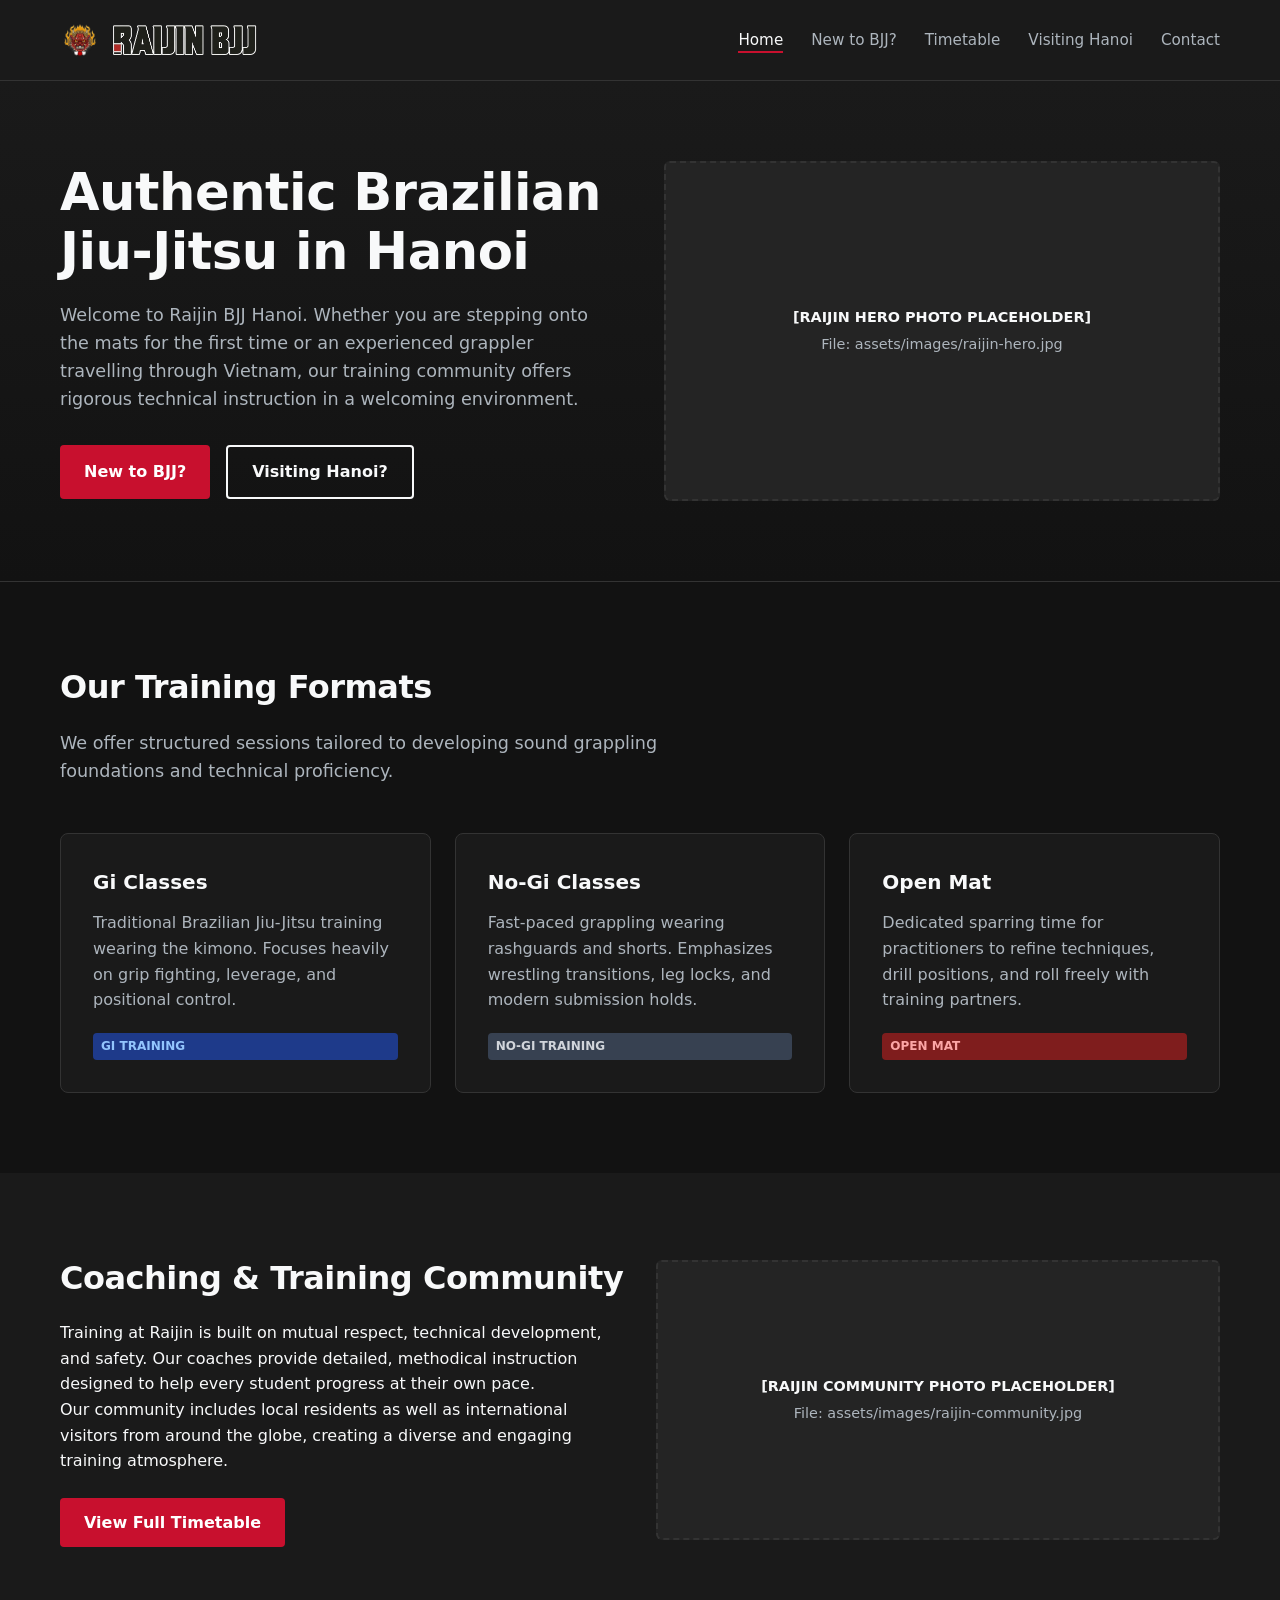
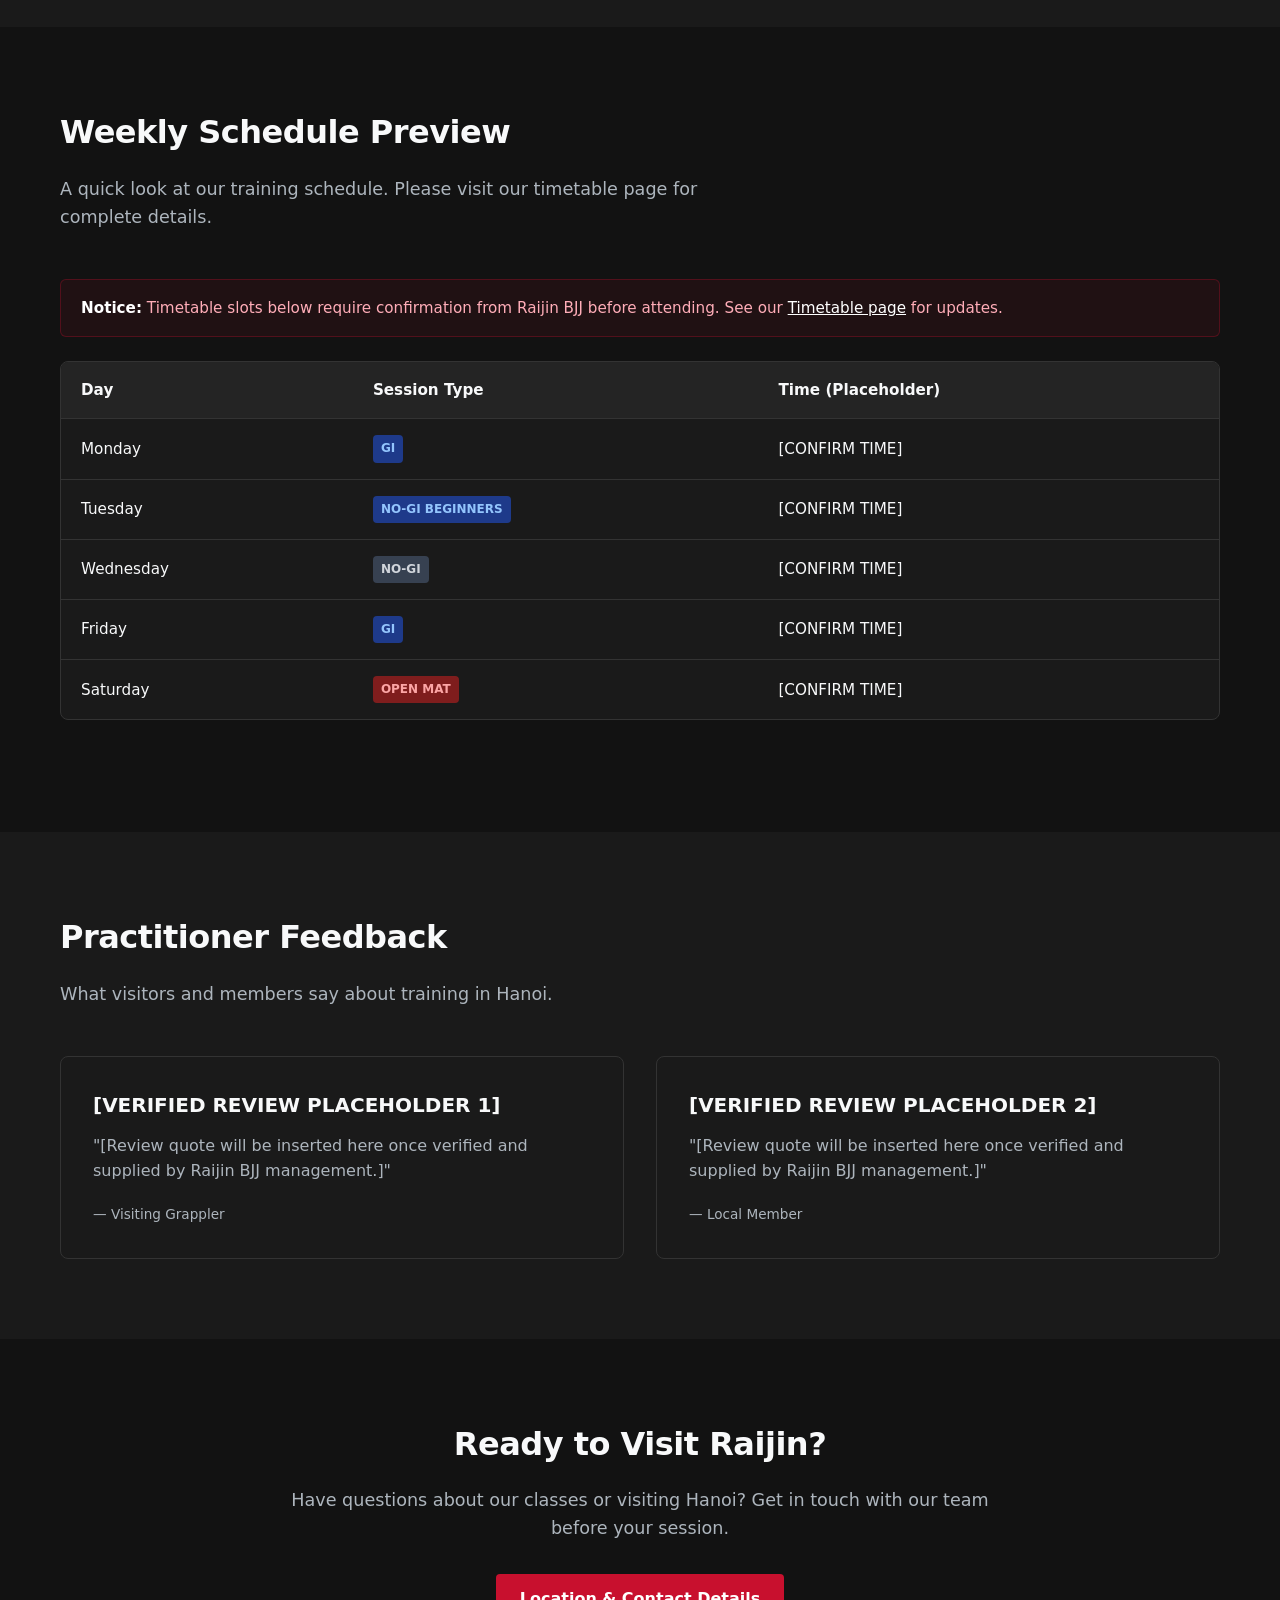
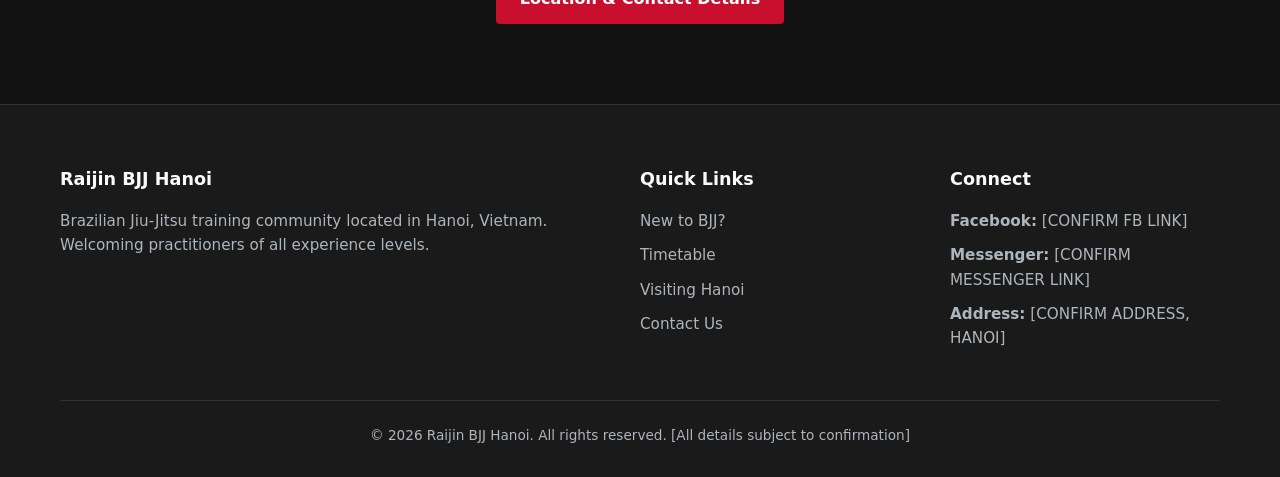
==== index.html @ e562f3d0 "Working Raijin website prototype" ====
<!DOCTYPE html>
<html lang="en">

<head>
    <meta charset="UTF-8">
    <meta name="viewport" content="width=device-width, initial-scale=1.0">
    <title>Raijin BJJ Hanoi | Brazilian Jiu-Jitsu in Hanoi, Vietnam</title>
    <meta name="description"
        content="Welcome to Raijin BJJ Hanoi. Authentic Brazilian Jiu-Jitsu training for beginners, experienced practitioners, and international visitors in Hanoi, Vietnam.">
    <link rel="stylesheet" href="css/styles.css">
    <link rel="canonical" href="https://example.com/index.html">
</head>

<body>
    <a href="#main-content" class="skip-link">Skip to main content</a>

    <!-- Shared Header Container -->
    <div id="site-header"></div>

    <!-- Main Content -->
    <main id="main-content">

        <!-- Hero Section -->
        <section class="hero">
            <div class="container hero-grid">
                <div class="hero-content">
                    <h1>Authentic Brazilian Jiu-Jitsu in Hanoi</h1>
                    <p>Welcome to Raijin BJJ Hanoi. Whether you are stepping onto the mats for the first time or an
                        experienced grappler travelling through Vietnam, our training community offers rigorous
                        technical instruction in a welcoming environment.</p>
                    <div class="hero-actions">
                        <a href="beginners.html" class="btn btn-primary">New to BJJ?</a>
                        <a href="visiting-hanoi.html" class="btn btn-outline">Visiting Hanoi?</a>
                    </div>
                </div>
                <div>
                    <div class="img-placeholder" style="min-height: 340px;">
                        <span>[RAIJIN HERO PHOTO PLACEHOLDER]</span>
                        <p>File: assets/images/raijin-hero.jpg</p>
                    </div>
                </div>
            </div>
        </section>

        <!-- Training Formats Section -->
        <section class="section">
            <div class="container">
                <h2 class="section-title">Our Training Formats</h2>
                <p class="section-subtitle">We offer structured sessions tailored to developing sound grappling
                    foundations and technical proficiency.</p>

                <div class="grid-3">
                    <div class="card">
                        <h3>Gi Classes</h3>
                        <p>Traditional Brazilian Jiu-Jitsu training wearing the kimono. Focuses heavily on grip
                            fighting, leverage, and positional control.</p>
                        <span class="badge badge-gi">Gi Training</span>
                    </div>
                    <div class="card">
                        <h3>No-Gi Classes</h3>
                        <p>Fast-paced grappling wearing rashguards and shorts. Emphasizes wrestling transitions, leg
                            locks, and modern submission holds.</p>
                        <span class="badge badge-nogi">No-Gi Training</span>
                    </div>
                    <div class="card">
                        <h3>Open Mat</h3>
                        <p>Dedicated sparring time for practitioners to refine techniques, drill positions, and roll
                            freely with training partners.</p>
                        <span class="badge badge-open">Open Mat</span>
                    </div>
                </div>
            </div>
        </section>

        <!-- Community & Coaching Section -->
        <section class="section" style="background-color: var(--bg-secondary);">
            <div class="container">
                <div class="grid-2" style="align-items: center;">
                    <div>
                        <h2 class="section-title">Coaching & Training Community</h2>
                        <p>Training at Raijin is built on mutual respect, technical development, and safety. Our coaches
                            provide detailed, methodical instruction designed to help every student progress at their
                            own pace.</p>
                        <p>Our community includes local residents as well as international visitors from around the
                            globe, creating a diverse and engaging training atmosphere.</p>
                        <div style="margin-top: 24px;">
                            <a href="timetable.html" class="btn btn-primary">View Full Timetable</a>
                        </div>
                    </div>
                    <div>
                        <div class="img-placeholder">
                            <span>[RAIJIN COMMUNITY PHOTO PLACEHOLDER]</span>
                            <p>File: assets/images/raijin-community.jpg</p>
                        </div>
                    </div>
                </div>
            </div>
        </section>

        <!-- Timetable Preview Section -->
        <section class="section">
            <div class="container">
                <h2 class="section-title">Weekly Schedule Preview</h2>
                <p class="section-subtitle">A quick look at our training schedule. Please visit our timetable page for
                    complete details.</p>

                <div class="notice-box">
                    <strong>Notice:</strong> Timetable slots below require confirmation from Raijin BJJ before
                    attending. See our <a href="timetable.html"
                        style="color: #fff; text-decoration: underline;">Timetable page</a> for updates.
                </div>

                <div class="timetable-wrapper">
                    <table class="timetable">
                        <thead>
                            <tr>
                                <th>Day</th>
                                <th>Session Type</th>
                                <th>Time (Placeholder)</th>
                            </tr>
                        </thead>
                        <tbody>
                            <tr>
                                <td>Monday</td>
                                <td><span class="badge badge-gi">Gi</span></td>
                                <td>[CONFIRM TIME]</td>
                            </tr>
                            <tr>
                                <td>Tuesday</td>
                                <td><span class="badge badge-gi">No-gi Beginners</span></td>
                                <td>[CONFIRM TIME]</td>
                            </tr>
                            <tr>
                                <td>Wednesday</td>
                                <td><span class="badge badge-nogi">No-Gi</span></td>
                                <td>[CONFIRM TIME]</td>
                            </tr>
                            <tr>
                                <td>Friday</td>
                                <td><span class="badge badge-gi">Gi</span></td>
                                <td>[CONFIRM TIME]</td>
                            </tr>
                            <tr>
                                <td>Saturday</td>
                                <td><span class="badge badge-open">Open Mat</span></td>
                                <td>[CONFIRM TIME]</td>
                            </tr>
                        </tbody>
                    </table>
                </div>
            </div>
        </section>

        <!-- Reviews / Social Proof Placeholder -->
        <section class="section" style="background-color: var(--bg-secondary);">
            <div class="container">
                <h2 class="section-title">Practitioner Feedback</h2>
                <p class="section-subtitle">What visitors and members say about training in Hanoi.</p>
                <div class="grid-2">
                    <div class="card">
                        <h3>[VERIFIED REVIEW PLACEHOLDER 1]</h3>
                        <p>"[Review quote will be inserted here once verified and supplied by Raijin BJJ management.]"
                        </p>
                        <span style="font-size: 0.85rem; color: var(--text-muted);">— Visiting Grappler</span>
                    </div>
                    <div class="card">
                        <h3>[VERIFIED REVIEW PLACEHOLDER 2]</h3>
                        <p>"[Review quote will be inserted here once verified and supplied by Raijin BJJ management.]"
                        </p>
                        <span style="font-size: 0.85rem; color: var(--text-muted);">— Local Member</span>
                    </div>
                </div>
            </div>
        </section>

        <!-- Location & Contact Call to Action -->
        <section class="section">
            <div class="container" style="text-align: center; max-width: 800px;">
                <h2 class="section-title">Ready to Visit Raijin?</h2>
                <p class="section-subtitle" style="margin: 0 auto 32px;">Have questions about our classes or visiting
                    Hanoi? Get in touch with our team before your session.</p>
                <a href="contact.html" class="btn btn-primary">Location & Contact Details</a>
            </div>
        </section>

    </main>

    <!-- Footer -->
    <footer>
        <div class="container">
            <div class="footer-grid">
                <div class="footer-col">
                    <h4>Raijin BJJ Hanoi</h4>
                    <p>Brazilian Jiu-Jitsu training community located in Hanoi, Vietnam. Welcoming practitioners of all
                        experience levels.</p>
                </div>
                <div class="footer-col">
                    <h4>Quick Links</h4>
                    <ul>
                        <li><a href="beginners.html">New to BJJ?</a></li>
                        <li><a href="timetable.html">Timetable</a></li>
                        <li><a href="visiting-hanoi.html">Visiting Hanoi</a></li>
                        <li><a href="contact.html">Contact Us</a></li>
                    </ul>
                </div>
                <div class="footer-col">
                    <h4>Connect</h4>
                    <p><strong>Facebook:</strong> [CONFIRM FB LINK]</p>
                    <p><strong>Messenger:</strong> [CONFIRM MESSENGER LINK]</p>
                    <p><strong>Address:</strong> [CONFIRM ADDRESS, HANOI]</p>
                </div>
            </div>
            <div class="footer-bottom">
                <p>&copy; 2026 Raijin BJJ Hanoi. All rights reserved. [All details subject to confirmation]</p>
            </div>
        </div>
    </footer>

    <script src="js/header.js"></script>
    <script src="js/main.js"></script>
</body>

</html>
---- css/styles.css ----
/* ==========================================================================
   Raijin BJJ Hanoi - Global Stylesheet
   ========================================================================== */

:root {
    --bg-primary: #121212;
    --bg-secondary: #1a1a1a;
    --bg-card: #242424;
    --text-primary: #f8f9fa;
    --text-muted: #adb5bd;
    --accent: #c8102e;
    --accent-hover: #a00d24;
    --border-color: #333333;
    --font-sans: system-ui, -apple-system, BlinkMacSystemFont, "Segoe UI", Roboto, Oxygen, Ubuntu, Cantarell, sans-serif;
    --transition: 0.2s ease-in-out;
    --container-width: 1200px;
}

/* Base Reset */
*,
*::before,
*::after {
    box-sizing: border-box;
    margin: 0;
    padding: 0;
}

html {
    scroll-behavior: smooth;
}

body {
    font-family: var(--font-sans);
    background-color: var(--bg-primary);
    color: var(--text-primary);
    line-height: 1.6;
    display: flex;
    flex-direction: column;
    min-height: 100vh;
}

img {
    max-width: 100%;
    height: auto;
    display: block;
}

a {
    color: inherit;
    text-decoration: none;
}

ul {
    list-style: none;
}

/* Accessibility */
:focus-visible {
    outline: 2px solid var(--accent);
    outline-offset: 3px;
}

.skip-link {
    position: absolute;
    top: -40px;
    left: 0;
    background: var(--accent);
    color: var(--text-primary);
    padding: 8px 16px;
    z-index: 100;
    transition: top var(--transition);
}

.skip-link:focus {
    top: 0;
}

@media (prefers-reduced-motion: reduce) {
    html {
        scroll-behavior: auto;
    }

    *,
    *::before,
    *::after {
        transition-duration: 0.01ms !important;
        animation-duration: 0.01ms !important;
    }
}

/* Container */
.container {
    width: 100%;
    max-width: var(--container-width);
    margin: 0 auto;
    padding: 0 20px;
}

/* Buttons */
.btn {
    display: inline-flex;
    align-items: center;
    justify-content: center;
    padding: 12px 24px;
    font-weight: 600;
    font-size: 1rem;
    border-radius: 4px;
    cursor: pointer;
    transition: background-color var(--transition), transform var(--transition);
    text-align: center;
}

.btn-primary {
    background-color: var(--accent);
    color: #ffffff;
}

.btn-primary:hover {
    background-color: var(--accent-hover);
}

.btn-outline {
    background-color: transparent;
    border: 2px solid var(--text-primary);
    color: var(--text-primary);
}

.btn-outline:hover {
    background-color: var(--text-primary);
    color: var(--bg-primary);
}

/* Header & Navigation */
header {
    background-color: var(--bg-secondary);
    border-bottom: 1px solid var(--border-color);
    position: sticky;
    top: 0;
    z-index: 1000;
}

.header-inner {
    display: flex;
    align-items: center;
    justify-content: space-between;
    height: 80px;
}

.logo {
    display: flex;
    align-items: center;
    gap: 12px;
    font-weight: 700;
    font-size: 1.25rem;
    letter-spacing: 0.5px;
}

.logo-img {
    height: 40px;
    width: auto;
    object-fit: contain;
    border-radius: 4px;
}

.logo-placeholder {
    width: 40px;
    height: 40px;
    background-color: var(--accent);
    color: #fff;
    display: flex;
    align-items: center;
    justify-content: center;
    font-weight: bold;
    border-radius: 4px;
    font-size: 0.9rem;
}

.nav-menu {
    display: flex;
    gap: 28px;
    align-items: center;
}

.nav-link {
    font-size: 0.95rem;
    font-weight: 500;
    color: var(--text-muted);
    transition: color var(--transition);
}

.nav-link:hover,
.nav-link.active {
    color: var(--text-primary);
}

.nav-link.active {
    position: relative;
}

.nav-link.active::after {
    content: '';
    position: absolute;
    bottom: -4px;
    left: 0;
    width: 100%;
    height: 2px;
    background-color: var(--accent);
}

.mobile-menu-toggle {
    display: none;
    background: none;
    border: none;
    cursor: pointer;
    color: var(--text-primary);
    padding: 8px;
}

.mobile-menu-toggle span {
    display: block;
    width: 24px;
    height: 2px;
    background-color: currentColor;
    margin: 5px 0;
    transition: var(--transition);
}

/* Image Placeholder Component */
.img-placeholder {
    background-color: var(--bg-card);
    border: 2px dashed var(--border-color);
    color: var(--text-muted);
    display: flex;
    flex-direction: column;
    align-items: center;
    justify-content: center;
    text-align: center;
    padding: 24px;
    min-height: 280px;
    border-radius: 6px;
    font-size: 0.9rem;
}

.img-placeholder span {
    font-weight: 600;
    color: var(--text-primary);
    margin-bottom: 4px;
}

/* Hero Section */
.hero {
    padding: 80px 0;
    background: linear-gradient(180deg, var(--bg-secondary) 0%, var(--bg-primary) 100%);
    border-bottom: 1px solid var(--border-color);
}

.hero-grid {
    display: grid;
    grid-template-columns: 1fr 1fr;
    gap: 48px;
    align-items: center;
}

.hero-content h1 {
    font-size: clamp(2.25rem, 4vw, 3.5rem);
    line-height: 1.15;
    font-weight: 800;
    margin-bottom: 20px;
    letter-spacing: -0.5px;
}

.hero-content p {
    font-size: 1.1rem;
    color: var(--text-muted);
    margin-bottom: 32px;
}

.hero-actions {
    display: flex;
    gap: 16px;
    flex-wrap: wrap;
}

/* Main Content Wrapper */
main {
    flex: 1;
}

.section {
    padding: 80px 0;
}

.section-title {
    font-size: 2rem;
    font-weight: 700;
    margin-bottom: 16px;
    letter-spacing: -0.5px;
}

.section-subtitle {
    color: var(--text-muted);
    font-size: 1.1rem;
    max-width: 700px;
    margin-bottom: 48px;
}

/* Grid & Cards */
.grid-2 {
    display: grid;
    grid-template-columns: repeat(2, 1fr);
    gap: 32px;
}

.grid-3 {
    display: grid;
    grid-template-columns: repeat(3, 1fr);
    gap: 24px;
}

.card {
    background-color: var(--bg-secondary);
    border: 1px solid var(--border-color);
    border-radius: 8px;
    padding: 32px;
    display: flex;
    flex-direction: column;
}

.card h3 {
    font-size: 1.25rem;
    margin-bottom: 12px;
}

.card p {
    color: var(--text-muted);
    margin-bottom: 20px;
    flex: 1;
}

/* Notice / Placeholder Box */
.notice-box {
    background-color: rgba(200, 16, 46, 0.08);
    border: 1px solid rgba(200, 16, 46, 0.3);
    padding: 16px 20px;
    border-radius: 6px;
    margin-bottom: 24px;
    font-size: 0.95rem;
    color: #ffadb8;
}

.notice-box strong {
    color: #fff;
}

/* Timetable Table Styles */
.timetable-wrapper {
    overflow-x: auto;
    margin-bottom: 32px;
    border: 1px solid var(--border-color);
    border-radius: 8px;
    background-color: var(--bg-secondary);
}

.timetable {
    width: 100%;
    border-collapse: collapse;
    text-align: left;
    min-width: 650px;
}

.timetable th,
.timetable td {
    padding: 16px 20px;
    border-bottom: 1px solid var(--border-color);
    font-size: 0.95rem;
}

.timetable th {
    background-color: var(--bg-card);
    font-weight: 600;
    color: var(--text-primary);
}

.timetable tr:last-child td {
    border-bottom: none;
}

.badge {
    display: inline-block;
    padding: 4px 8px;
    font-size: 0.75rem;
    font-weight: 600;
    border-radius: 4px;
    text-transform: uppercase;
}

.badge-gi {
    background-color: #1e3a8a;
    color: #93c5fd;
}

.badge-nogi {
    background-color: #374151;
    color: #d1d5db;
}

.badge-open {
    background-color: #7f1d1d;
    color: #fca5a5;
}

.badge-beginner {
    background-color: #065f46;
    color: #6ee7b7;
}

/* Footer */
footer {
    background-color: var(--bg-secondary);
    border-top: 1px solid var(--border-color);
    padding: 60px 0 30px;
    margin-top: auto;
}

.footer-grid {
    display: grid;
    grid-template-columns: 2fr 1fr 1fr;
    gap: 40px;
    margin-bottom: 40px;
}

.footer-col h4 {
    font-size: 1.1rem;
    margin-bottom: 16px;
}

.footer-col p,
.footer-col ul li {
    color: var(--text-muted);
    font-size: 0.95rem;
    margin-bottom: 10px;
}

.footer-col ul li a:hover {
    color: var(--text-primary);
}

.footer-bottom {
    border-top: 1px solid var(--border-color);
    padding-top: 24px;
    text-align: center;
    color: var(--text-muted);
    font-size: 0.85rem;
}

.map-container {
    width: 100%;
    border-radius: 8px;
    overflow: hidden;
    border: 1px solid var(--border-color);
    background-color: var(--bg-secondary);
}

.map-container iframe {
    width: 100%;
    height: 400px;
    display: block;
    border: 0;
}

/* Responsive Media Queries */
@media (max-width: 900px) {

    .hero-grid,
    .grid-2,
    .grid-3 {
        grid-template-columns: 1fr;
        gap: 32px;
    }

    .footer-grid {
        grid-template-columns: 1fr;
        gap: 32px;
    }

    .nav-menu {
        display: none;
        position: absolute;
        top: 80px;
        left: 0;
        width: 100%;
        background-color: var(--bg-secondary);
        flex-direction: column;
        padding: 24px;
        border-bottom: 1px solid var(--border-color);
        box-shadow: 0 10px 20px rgba(0, 0, 0, 0.3);
    }

    .nav-menu.active {
        display: flex;
    }

    .mobile-menu-toggle {
        display: block;
        margin-left: auto;
    }
}
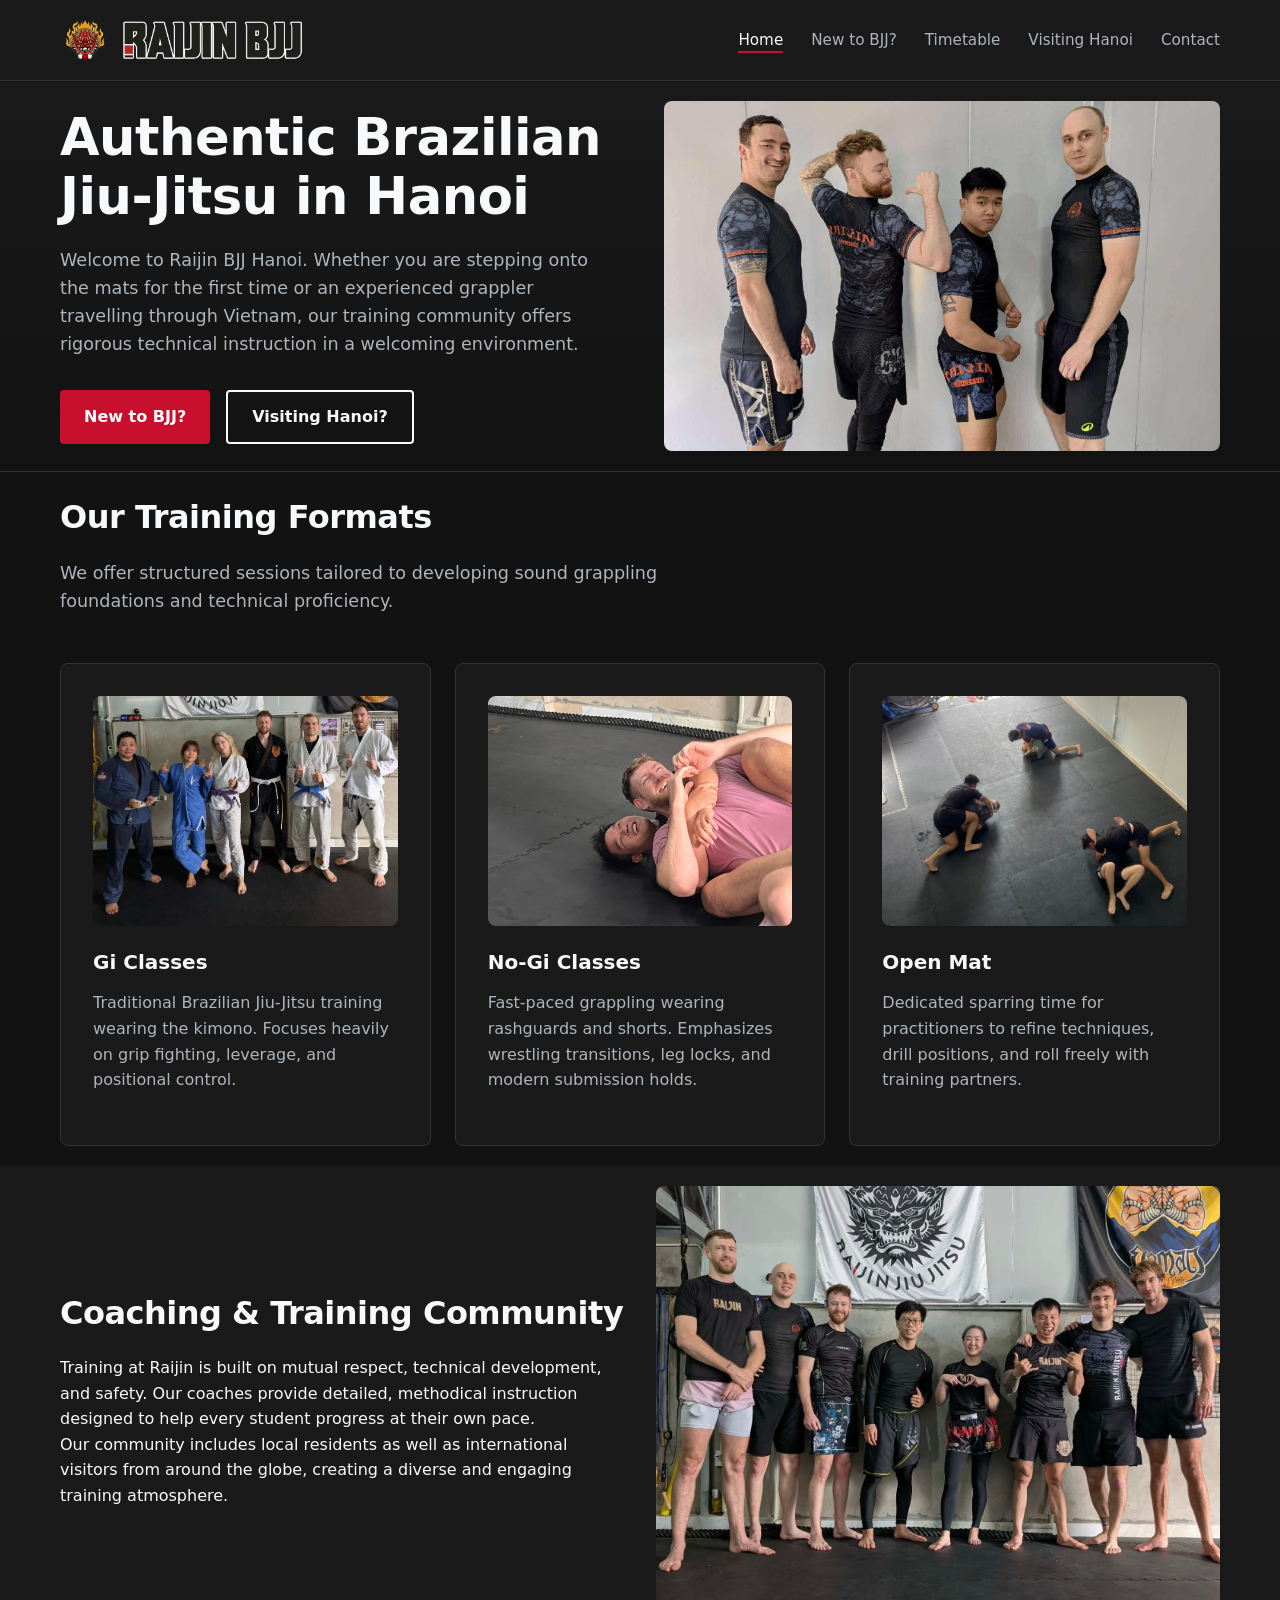
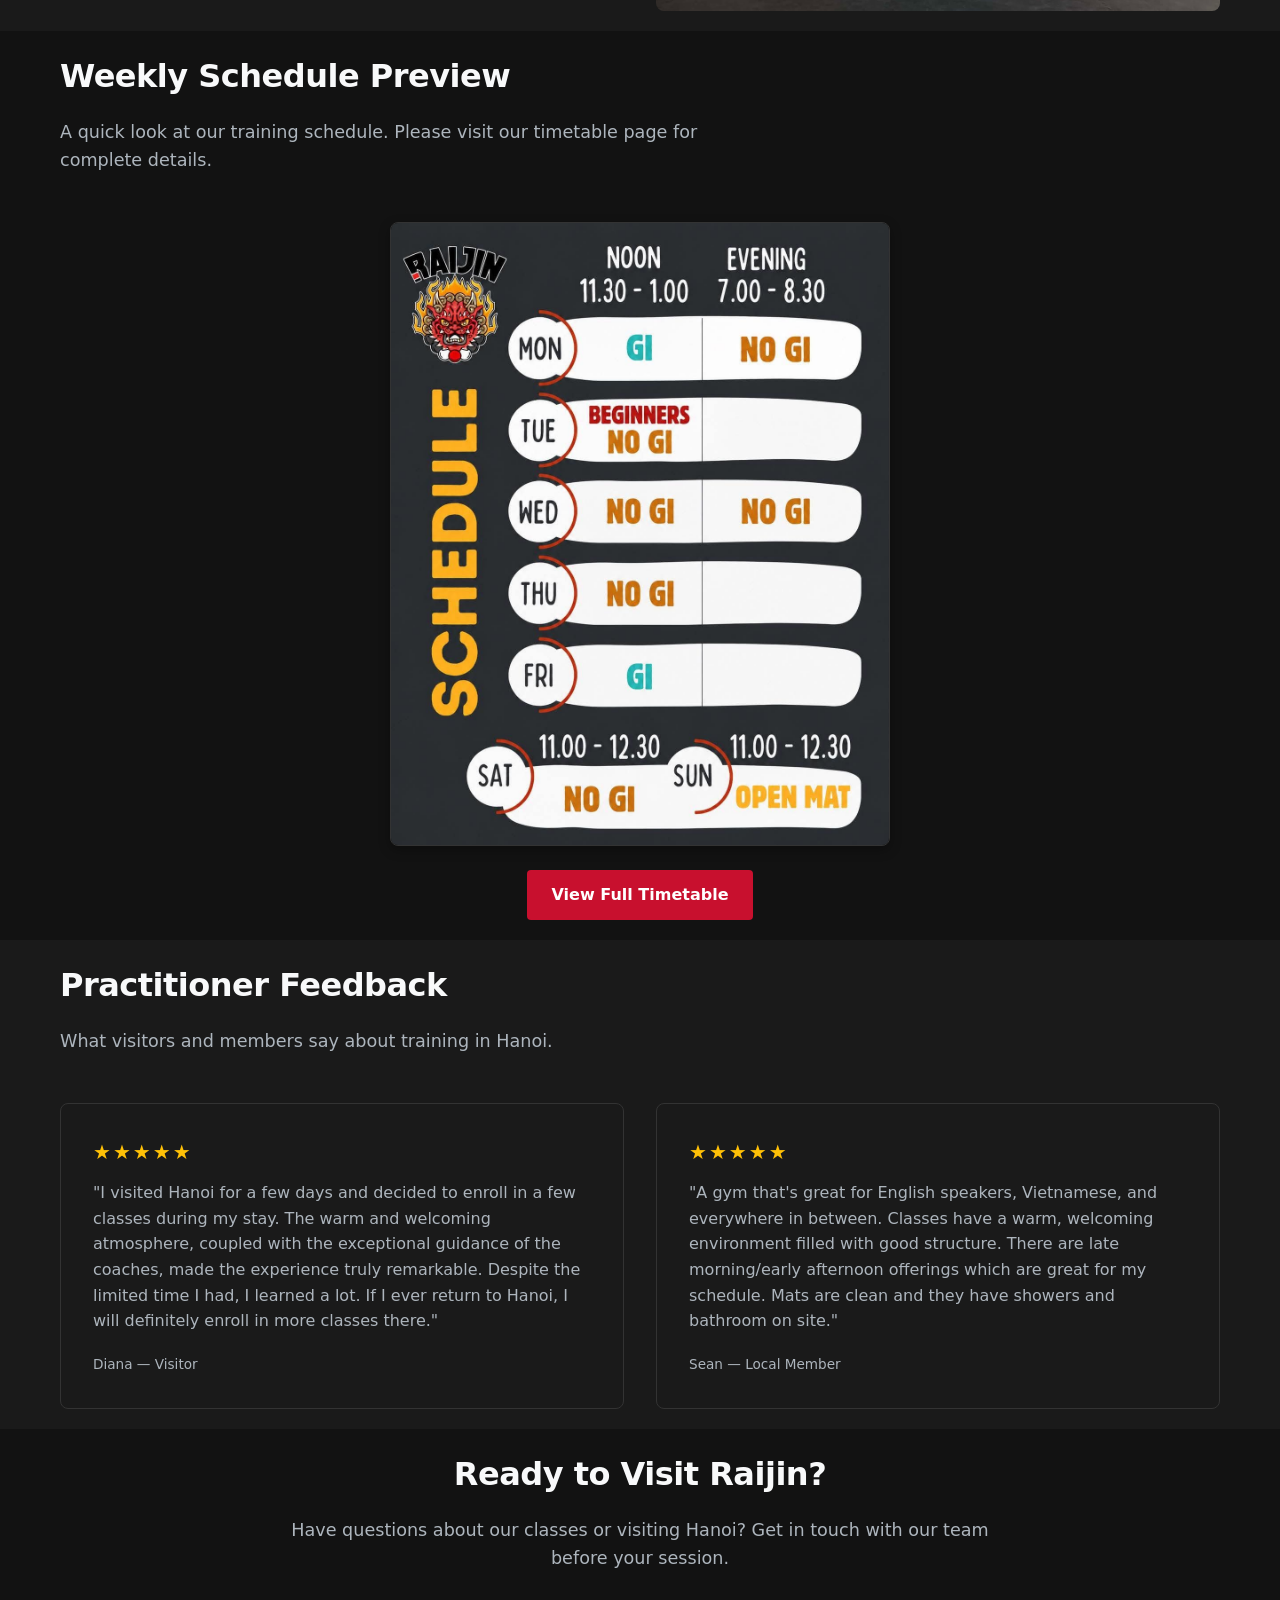
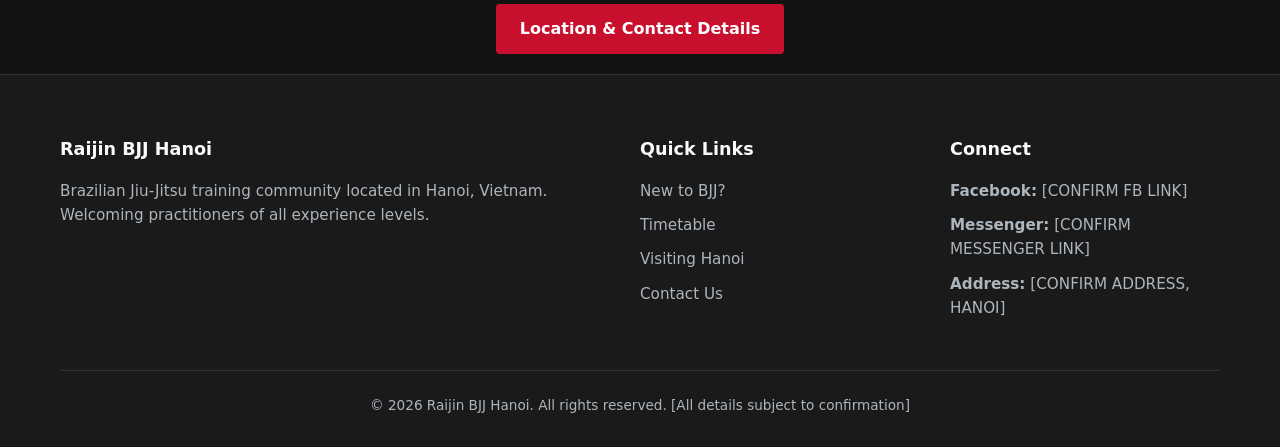
==== commit 3dfbe6df: "Fill out some contact links. Index near completion" ====
--- a/index.html
+++ b/index.html
@@ -1,3 +1,7 @@
+<!-- TODO:
+- Get images to maintain aspect ration when changing to mobile
+- Sort out footer
+ -->
 <!DOCTYPE html>
 <html lang="en">
 
@@ -34,7 +38,10 @@
                     </div>
                 </div>
                 <div>
-                    <div class="img-placeholder" style="min-height: 340px;">
+                    <img src="assets/images/raijin-hero.png" alt="Raijin BJJ Hanoi Hero" class="responsive-img"
+                        style="width: 100%; height: 350px; border-radius: 8px; object-fit: cover;"
+                        onerror="this.style.display='none'; this.nextElementSibling.style.display='block';" />
+                    <div class="img-placeholder" style="display: none; min-height: 340px;">
                         <span>[RAIJIN HERO PHOTO PLACEHOLDER]</span>
                         <p>File: assets/images/raijin-hero.jpg</p>
                     </div>
@@ -50,23 +57,55 @@
                     foundations and technical proficiency.</p>
 
                 <div class="grid-3">
-                    <div class="card">
+                    <!-- Gi Classes Card -->
+                    <div class="card">
+                        <div style="margin-bottom: 20px;">
+                            <img src="assets/images/raijin-gi.png" alt="Raijin BJJ Gi Class session"
+                                class="responsive-img"
+                                style="width: 100%; height: 230px; border-radius: 8px; object-fit: cover;"
+                                onerror="this.style.display='none'; this.nextElementSibling.style.display='block';" />
+                            <div class="img-placeholder" style="display: none; min-height: 180px;">
+                                <span>[GI CLASS PHOTO PLACEHOLDER]</span>
+                                <p>File: assets/images/gi-class.jpg</p>
+                            </div>
+                        </div>
                         <h3>Gi Classes</h3>
                         <p>Traditional Brazilian Jiu-Jitsu training wearing the kimono. Focuses heavily on grip
                             fighting, leverage, and positional control.</p>
-                        <span class="badge badge-gi">Gi Training</span>
-                    </div>
-                    <div class="card">
+                    </div>
+
+                    <!-- No-Gi Classes Card -->
+                    <div class="card">
+                        <div style="margin-bottom: 20px;">
+                            <img src="assets/images/raijin-no-gi.png" alt="Raijin BJJ No-Gi Class session"
+                                class="responsive-img"
+                                style="width: 100%; height: 230px; border-radius: 8px; object-fit: cover;"
+                                onerror="this.style.display='none'; this.nextElementSibling.style.display='block';" />
+                            <div class="img-placeholder" style="display: none; min-height: 180px;">
+                                <span>[NO-GI CLASS PHOTO PLACEHOLDER]</span>
+                                <p>File: assets/images/nogi-class.png</p>
+                            </div>
+                        </div>
                         <h3>No-Gi Classes</h3>
                         <p>Fast-paced grappling wearing rashguards and shorts. Emphasizes wrestling transitions, leg
                             locks, and modern submission holds.</p>
-                        <span class="badge badge-nogi">No-Gi Training</span>
-                    </div>
-                    <div class="card">
+                    </div>
+
+                    <!-- Open Mat Card -->
+                    <div class="card">
+                        <div style="margin-bottom: 20px;">
+                            <img src="assets/images/raijin-open-mat.png" alt="Raijin BJJ open mat session"
+                                class="responsive-img"
+                                style="width: 100%; height: 230px; border-radius: 8px; object-fit: cover;"
+                                onerror="this.style.display='none'; this.nextElementSibling.style.display='block';" />
+                            <div class="img-placeholder" style="display: none; min-height: 180px;">
+                                <span>[RAIJIN OPEN MAT PHOTO PLACEHOLDER]</span>
+                                <p>File: assets/images/raijin-open-mat.png</p>
+                            </div>
+                        </div>
                         <h3>Open Mat</h3>
                         <p>Dedicated sparring time for practitioners to refine techniques, drill positions, and roll
                             freely with training partners.</p>
-                        <span class="badge badge-open">Open Mat</span>
                     </div>
                 </div>
             </div>
@@ -83,14 +122,15 @@
                             own pace.</p>
                         <p>Our community includes local residents as well as international visitors from around the
                             globe, creating a diverse and engaging training atmosphere.</p>
-                        <div style="margin-top: 24px;">
-                            <a href="timetable.html" class="btn btn-primary">View Full Timetable</a>
-                        </div>
                     </div>
                     <div>
-                        <div class="img-placeholder">
+                        <img src="assets/images/raijin-community.png"
+                            alt="Raijin BJJ Hanoi Community, Members and Coaching" class="responsive-img"
+                            style="width: 100%; height: auto; border-radius: 8px; object-fit: cover;"
+                            onerror="this.style.display='none'; this.nextElementSibling.style.display='block';" />
+                        <div class="img-placeholder" style="display: none;">
                             <span>[RAIJIN COMMUNITY PHOTO PLACEHOLDER]</span>
-                            <p>File: assets/images/raijin-community.jpg</p>
+                            <p>File: assets/images/raijin-community.png</p>
                         </div>
                     </div>
                 </div>
@@ -104,49 +144,17 @@
                 <p class="section-subtitle">A quick look at our training schedule. Please visit our timetable page for
                     complete details.</p>
 
-                <div class="notice-box">
-                    <strong>Notice:</strong> Timetable slots below require confirmation from Raijin BJJ before
-                    attending. See our <a href="timetable.html"
-                        style="color: #fff; text-decoration: underline;">Timetable page</a> for updates.
-                </div>
-
-                <div class="timetable-wrapper">
-                    <table class="timetable">
-                        <thead>
-                            <tr>
-                                <th>Day</th>
-                                <th>Session Type</th>
-                                <th>Time (Placeholder)</th>
-                            </tr>
-                        </thead>
-                        <tbody>
-                            <tr>
-                                <td>Monday</td>
-                                <td><span class="badge badge-gi">Gi</span></td>
-                                <td>[CONFIRM TIME]</td>
-                            </tr>
-                            <tr>
-                                <td>Tuesday</td>
-                                <td><span class="badge badge-gi">No-gi Beginners</span></td>
-                                <td>[CONFIRM TIME]</td>
-                            </tr>
-                            <tr>
-                                <td>Wednesday</td>
-                                <td><span class="badge badge-nogi">No-Gi</span></td>
-                                <td>[CONFIRM TIME]</td>
-                            </tr>
-                            <tr>
-                                <td>Friday</td>
-                                <td><span class="badge badge-gi">Gi</span></td>
-                                <td>[CONFIRM TIME]</td>
-                            </tr>
-                            <tr>
-                                <td>Saturday</td>
-                                <td><span class="badge badge-open">Open Mat</span></td>
-                                <td>[CONFIRM TIME]</td>
-                            </tr>
-                        </tbody>
-                    </table>
+                <div class="timetable-image-container" style="text-align: center; max-width: 500px; margin: 0 auto;">
+                    <img src="assets/images/raijin-timetable.png" alt="Raijin BJJ Hanoi Weekly Class Schedule"
+                        style="width: 100%; height: auto; border-radius: 8px; border: 1px solid var(--border-color); box-shadow: 0 4px 12px rgba(0, 0, 0, 0.3);"
+                        onerror="this.style.display='none'; this.nextElementSibling.style.display='block';" />
+                    <div class="img-placeholder" style="display: none; min-height: 400px;">
+                        <span>[RAIJIN TIMETABLE IMAGE PLACEHOLDER]</span>
+                        <p>File: assets/images/raijin-timetable.png</p>
+                    </div>
+                    <div style="margin-top: 24px;">
+                        <a href="timetable.html" class="btn btn-primary">View Full Timetable</a>
+                    </div>
                 </div>
             </div>
         </section>
@@ -158,16 +166,25 @@
                 <p class="section-subtitle">What visitors and members say about training in Hanoi.</p>
                 <div class="grid-2">
                     <div class="card">
-                        <h3>[VERIFIED REVIEW PLACEHOLDER 1]</h3>
-                        <p>"[Review quote will be inserted here once verified and supplied by Raijin BJJ management.]"
+                        <h3 style="color: #ffc107; letter-spacing: 2px;">★★★★★</h3>
+                        <p>"I visited Hanoi for a few days and decided to enroll in a few classes during my stay. The
+                            warm and welcoming atmosphere,
+                            coupled with the exceptional guidance of the coaches, made the experience truly remarkable.
+                            Despite the limited time I
+                            had, I learned a lot. If I ever return to Hanoi, I will definitely enroll in more classes
+                            there."
                         </p>
-                        <span style="font-size: 0.85rem; color: var(--text-muted);">— Visiting Grappler</span>
-                    </div>
-                    <div class="card">
-                        <h3>[VERIFIED REVIEW PLACEHOLDER 2]</h3>
-                        <p>"[Review quote will be inserted here once verified and supplied by Raijin BJJ management.]"
+                        <span style="font-size: 0.85rem; color: var(--text-muted);">Diana — Visitor</span>
+                    </div>
+                    <div class="card">
+                        <h3 style="color: #ffc107; letter-spacing: 2px;">★★★★★</h3>
+                        <p>"A gym that's great for English speakers, Vietnamese, and everywhere in between. Classes have
+                            a warm, welcoming
+                            environment filled with good structure. There are late morning/early afternoon offerings
+                            which are great for my
+                            schedule. Mats are clean and they have showers and bathroom on site."
                         </p>
-                        <span style="font-size: 0.85rem; color: var(--text-muted);">— Local Member</span>
+                        <span style="font-size: 0.85rem; color: var(--text-muted);">Sean — Local Member</span>
                     </div>
                 </div>
             </div>
--- a/css/styles.css
+++ b/css/styles.css
@@ -156,7 +156,7 @@
 }
 
 .logo-img {
-    height: 40px;
+    height: 50px;
     width: auto;
     object-fit: contain;
     border-radius: 4px;
@@ -249,7 +249,7 @@
 
 /* Hero Section */
 .hero {
-    padding: 80px 0;
+    padding: 20px 0;
     background: linear-gradient(180deg, var(--bg-secondary) 0%, var(--bg-primary) 100%);
     border-bottom: 1px solid var(--border-color);
 }
@@ -287,7 +287,7 @@
 }
 
 .section {
-    padding: 80px 0;
+    padding: 20px 0;
 }
 
 .section-title {
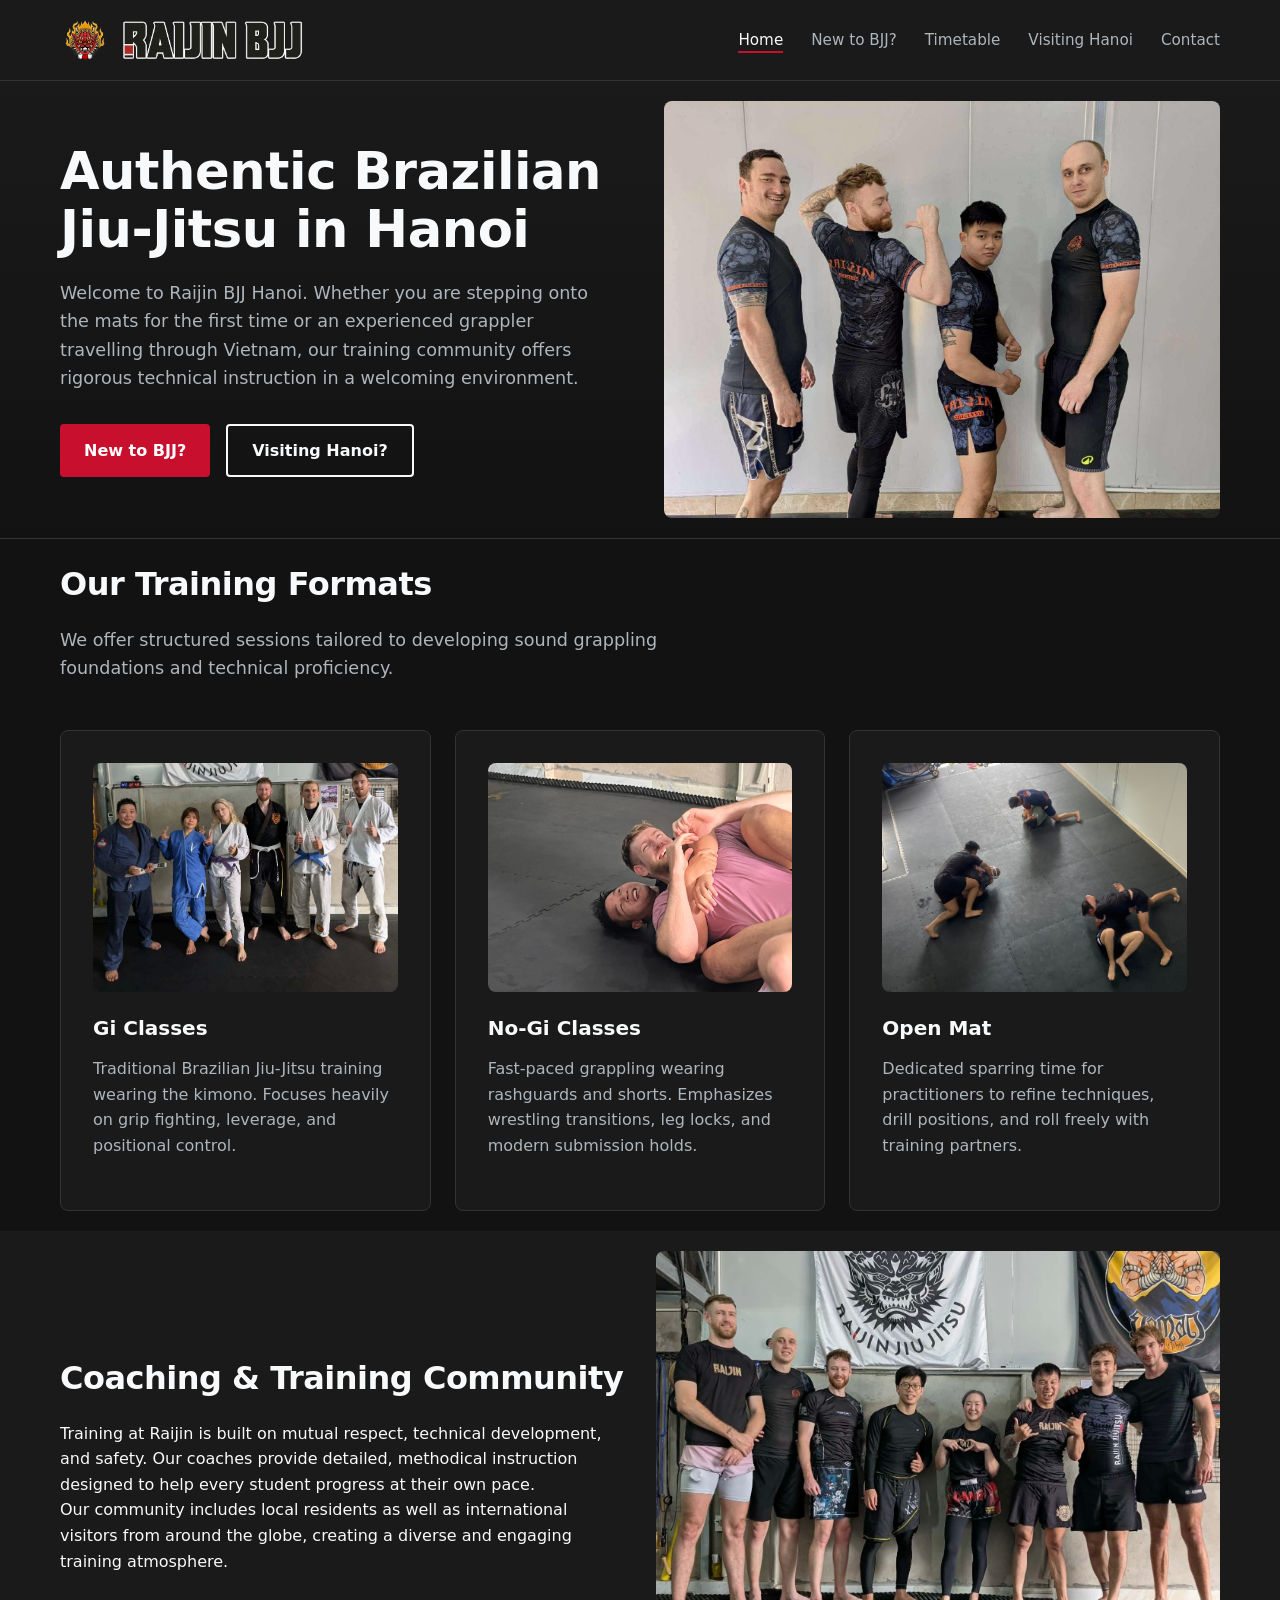
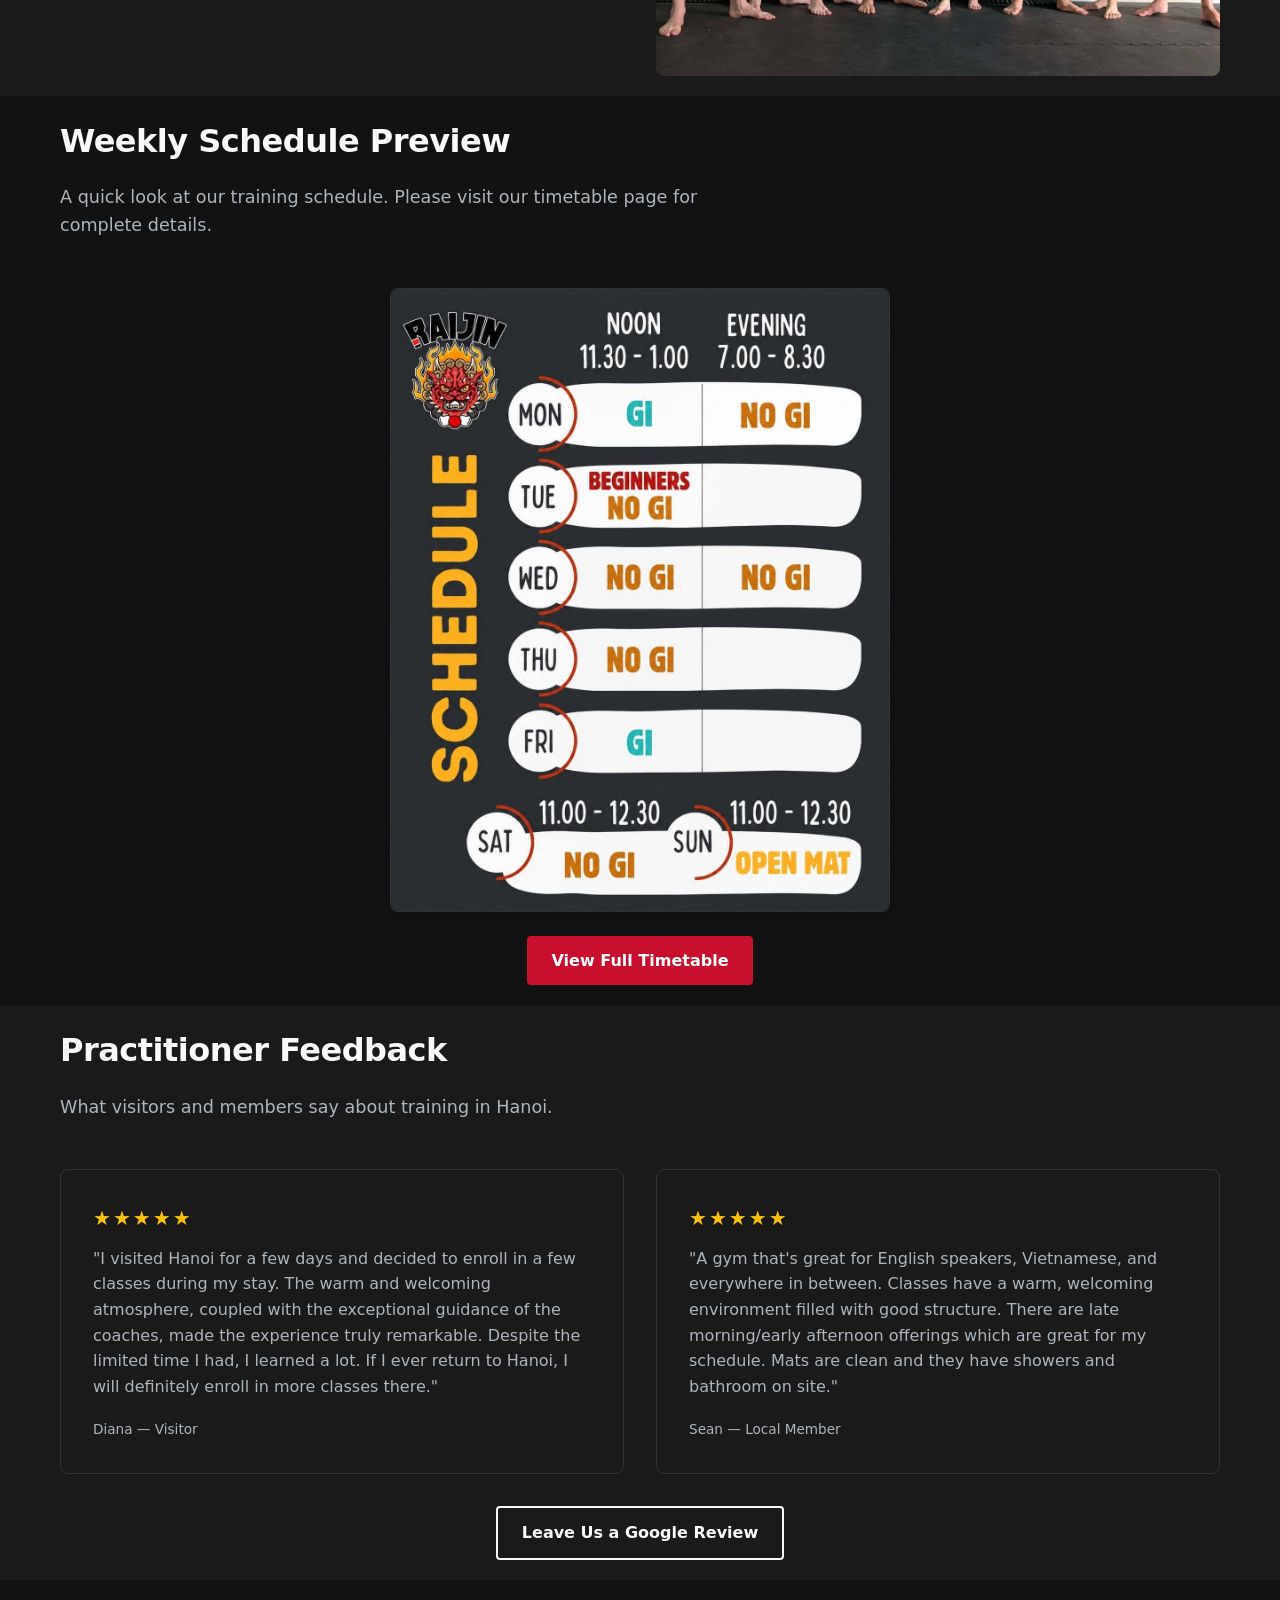
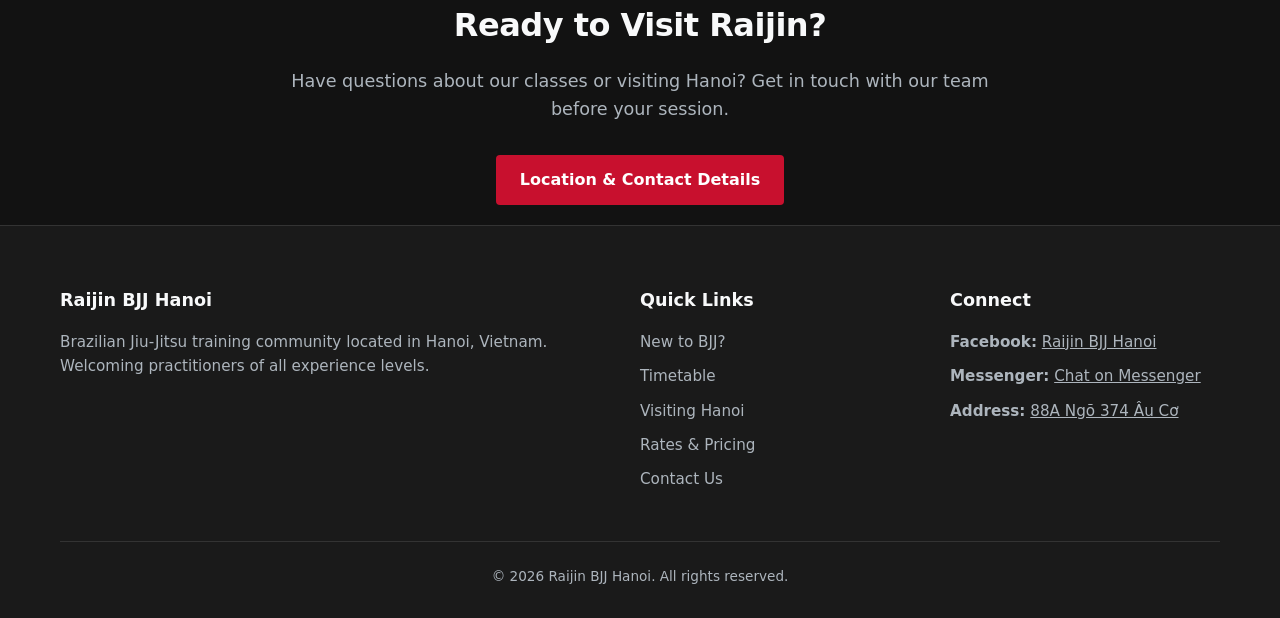
==== commit 1355ec8a: "refactor: optimize mobile layout, unify footer component, and centralize rates section" ====
--- a/index.html
+++ b/index.html
@@ -39,7 +39,7 @@
                 </div>
                 <div>
                     <img src="assets/images/raijin-hero.png" alt="Raijin BJJ Hanoi Hero" class="responsive-img"
-                        style="width: 100%; height: 350px; border-radius: 8px; object-fit: cover;"
+                        style="width: 100%; aspect-ratio: 4 / 3; border-radius: 8px; object-fit: cover;"
                         onerror="this.style.display='none'; this.nextElementSibling.style.display='block';" />
                     <div class="img-placeholder" style="display: none; min-height: 340px;">
                         <span>[RAIJIN HERO PHOTO PLACEHOLDER]</span>
@@ -62,7 +62,7 @@
                         <div style="margin-bottom: 20px;">
                             <img src="assets/images/raijin-gi.png" alt="Raijin BJJ Gi Class session"
                                 class="responsive-img"
-                                style="width: 100%; height: 230px; border-radius: 8px; object-fit: cover;"
+                                style="width: 100%; aspect-ratio: 4/3; border-radius: 8px; object-fit: cover;"
                                 onerror="this.style.display='none'; this.nextElementSibling.style.display='block';" />
                             <div class="img-placeholder" style="display: none; min-height: 180px;">
                                 <span>[GI CLASS PHOTO PLACEHOLDER]</span>
@@ -79,7 +79,7 @@
                         <div style="margin-bottom: 20px;">
                             <img src="assets/images/raijin-no-gi.png" alt="Raijin BJJ No-Gi Class session"
                                 class="responsive-img"
-                                style="width: 100%; height: 230px; border-radius: 8px; object-fit: cover;"
+                                style="width: 100%; aspect-ratio: 4/3; border-radius: 8px; object-fit: cover;"
                                 onerror="this.style.display='none'; this.nextElementSibling.style.display='block';" />
                             <div class="img-placeholder" style="display: none; min-height: 180px;">
                                 <span>[NO-GI CLASS PHOTO PLACEHOLDER]</span>
@@ -96,7 +96,7 @@
                         <div style="margin-bottom: 20px;">
                             <img src="assets/images/raijin-open-mat.png" alt="Raijin BJJ open mat session"
                                 class="responsive-img"
-                                style="width: 100%; height: 230px; border-radius: 8px; object-fit: cover;"
+                                style="width: 100%; aspect-ratio: 4/3; border-radius: 8px; object-fit: cover;"
                                 onerror="this.style.display='none'; this.nextElementSibling.style.display='block';" />
                             <div class="img-placeholder" style="display: none; min-height: 180px;">
                                 <span>[RAIJIN OPEN MAT PHOTO PLACEHOLDER]</span>
@@ -187,6 +187,14 @@
                         <span style="font-size: 0.85rem; color: var(--text-muted);">Sean — Local Member</span>
                     </div>
                 </div>
+
+                <!-- Leave a Review CTA -->
+                <div style="text-align: center; margin-top: 32px;">
+                    <a href="https://g.page/r/CTW7qJjCwsPbEBM/review" target="_blank" rel="noopener"
+                        class="btn btn-outline">
+                        Leave Us a Google Review
+                    </a>
+                </div>
             </div>
         </section>
 
@@ -203,37 +211,10 @@
     </main>
 
     <!-- Footer -->
-    <footer>
-        <div class="container">
-            <div class="footer-grid">
-                <div class="footer-col">
-                    <h4>Raijin BJJ Hanoi</h4>
-                    <p>Brazilian Jiu-Jitsu training community located in Hanoi, Vietnam. Welcoming practitioners of all
-                        experience levels.</p>
-                </div>
-                <div class="footer-col">
-                    <h4>Quick Links</h4>
-                    <ul>
-                        <li><a href="beginners.html">New to BJJ?</a></li>
-                        <li><a href="timetable.html">Timetable</a></li>
-                        <li><a href="visiting-hanoi.html">Visiting Hanoi</a></li>
-                        <li><a href="contact.html">Contact Us</a></li>
-                    </ul>
-                </div>
-                <div class="footer-col">
-                    <h4>Connect</h4>
-                    <p><strong>Facebook:</strong> [CONFIRM FB LINK]</p>
-                    <p><strong>Messenger:</strong> [CONFIRM MESSENGER LINK]</p>
-                    <p><strong>Address:</strong> [CONFIRM ADDRESS, HANOI]</p>
-                </div>
-            </div>
-            <div class="footer-bottom">
-                <p>&copy; 2026 Raijin BJJ Hanoi. All rights reserved. [All details subject to confirmation]</p>
-            </div>
-        </div>
-    </footer>
+    <div id="site-footer"></div>
 
     <script src="js/header.js"></script>
+    <script src="js/footer.js"></script>
     <script src="js/main.js"></script>
 </body>
 
--- a/css/styles.css
+++ b/css/styles.css
@@ -468,6 +468,10 @@
     border: 0;
 }
 
+html {
+    scroll-behavior: smooth;
+}
+
 /* Responsive Media Queries */
 @media (max-width: 900px) {
 
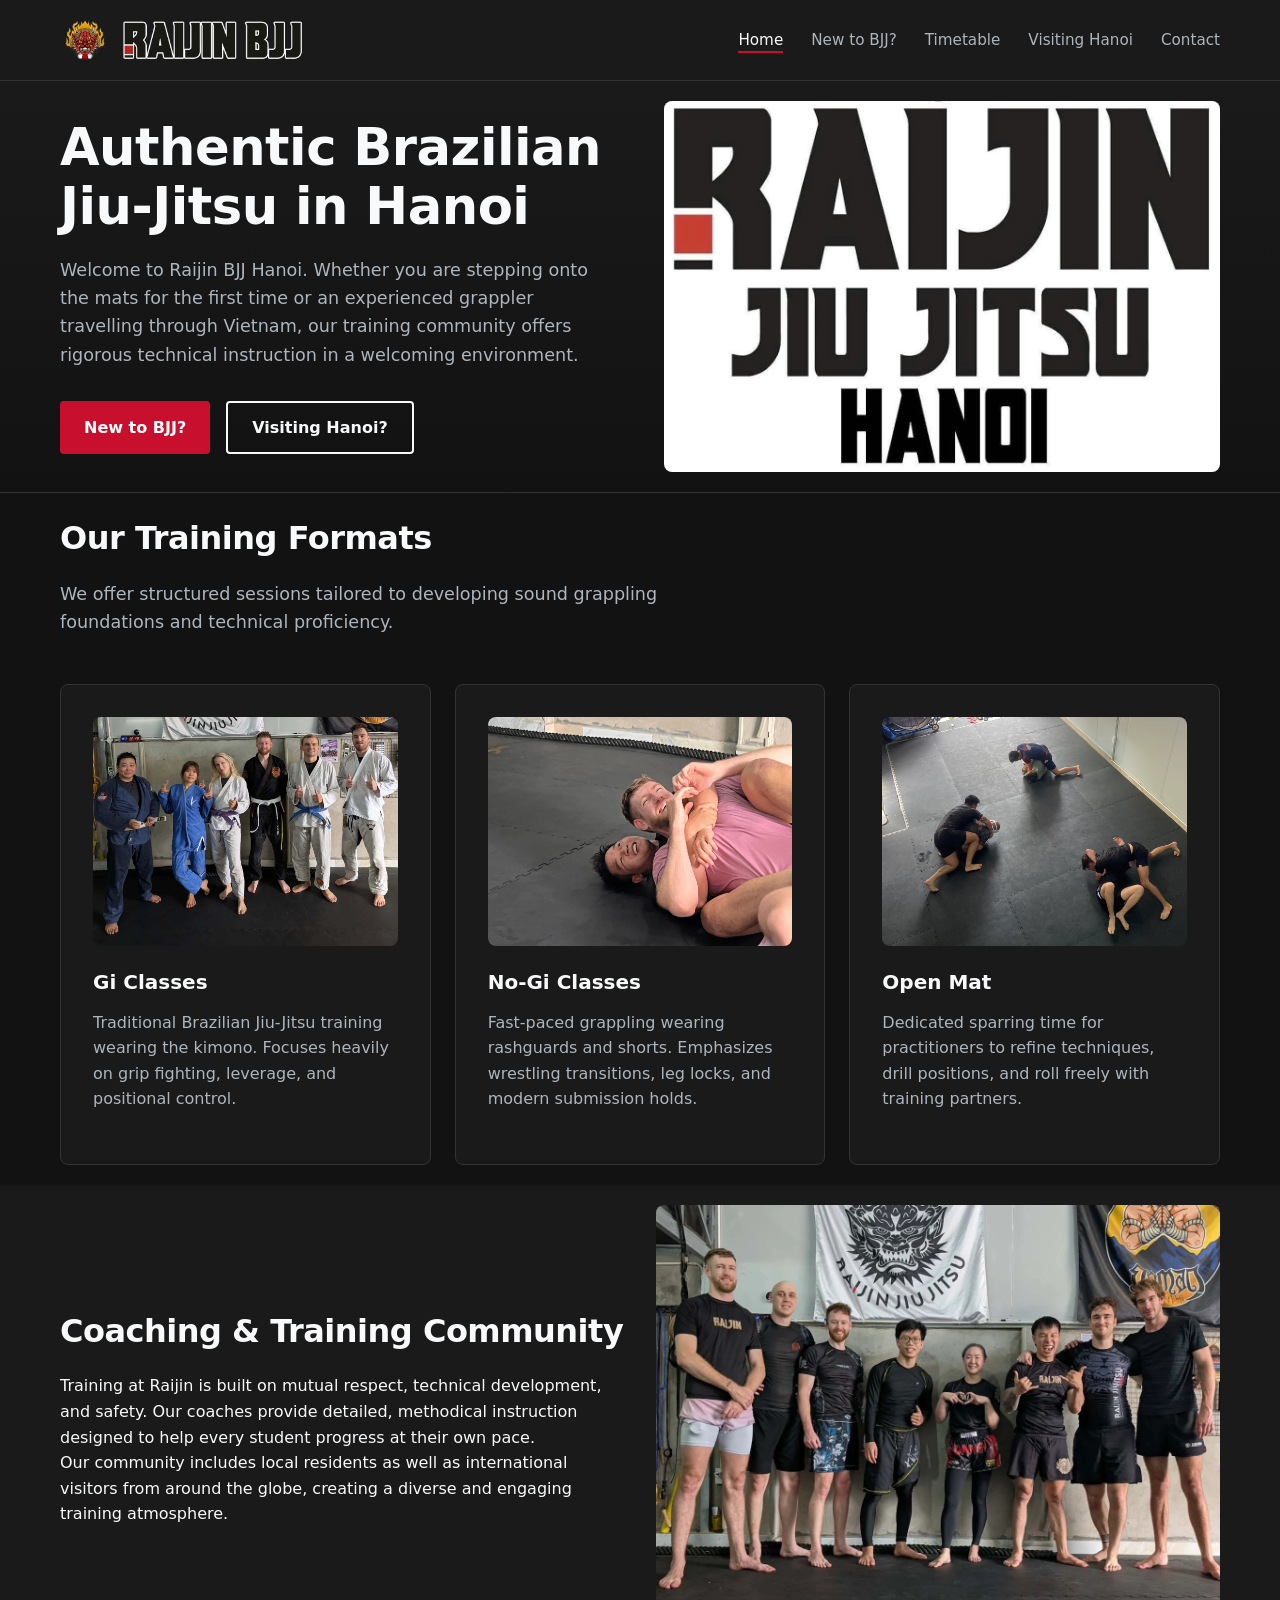
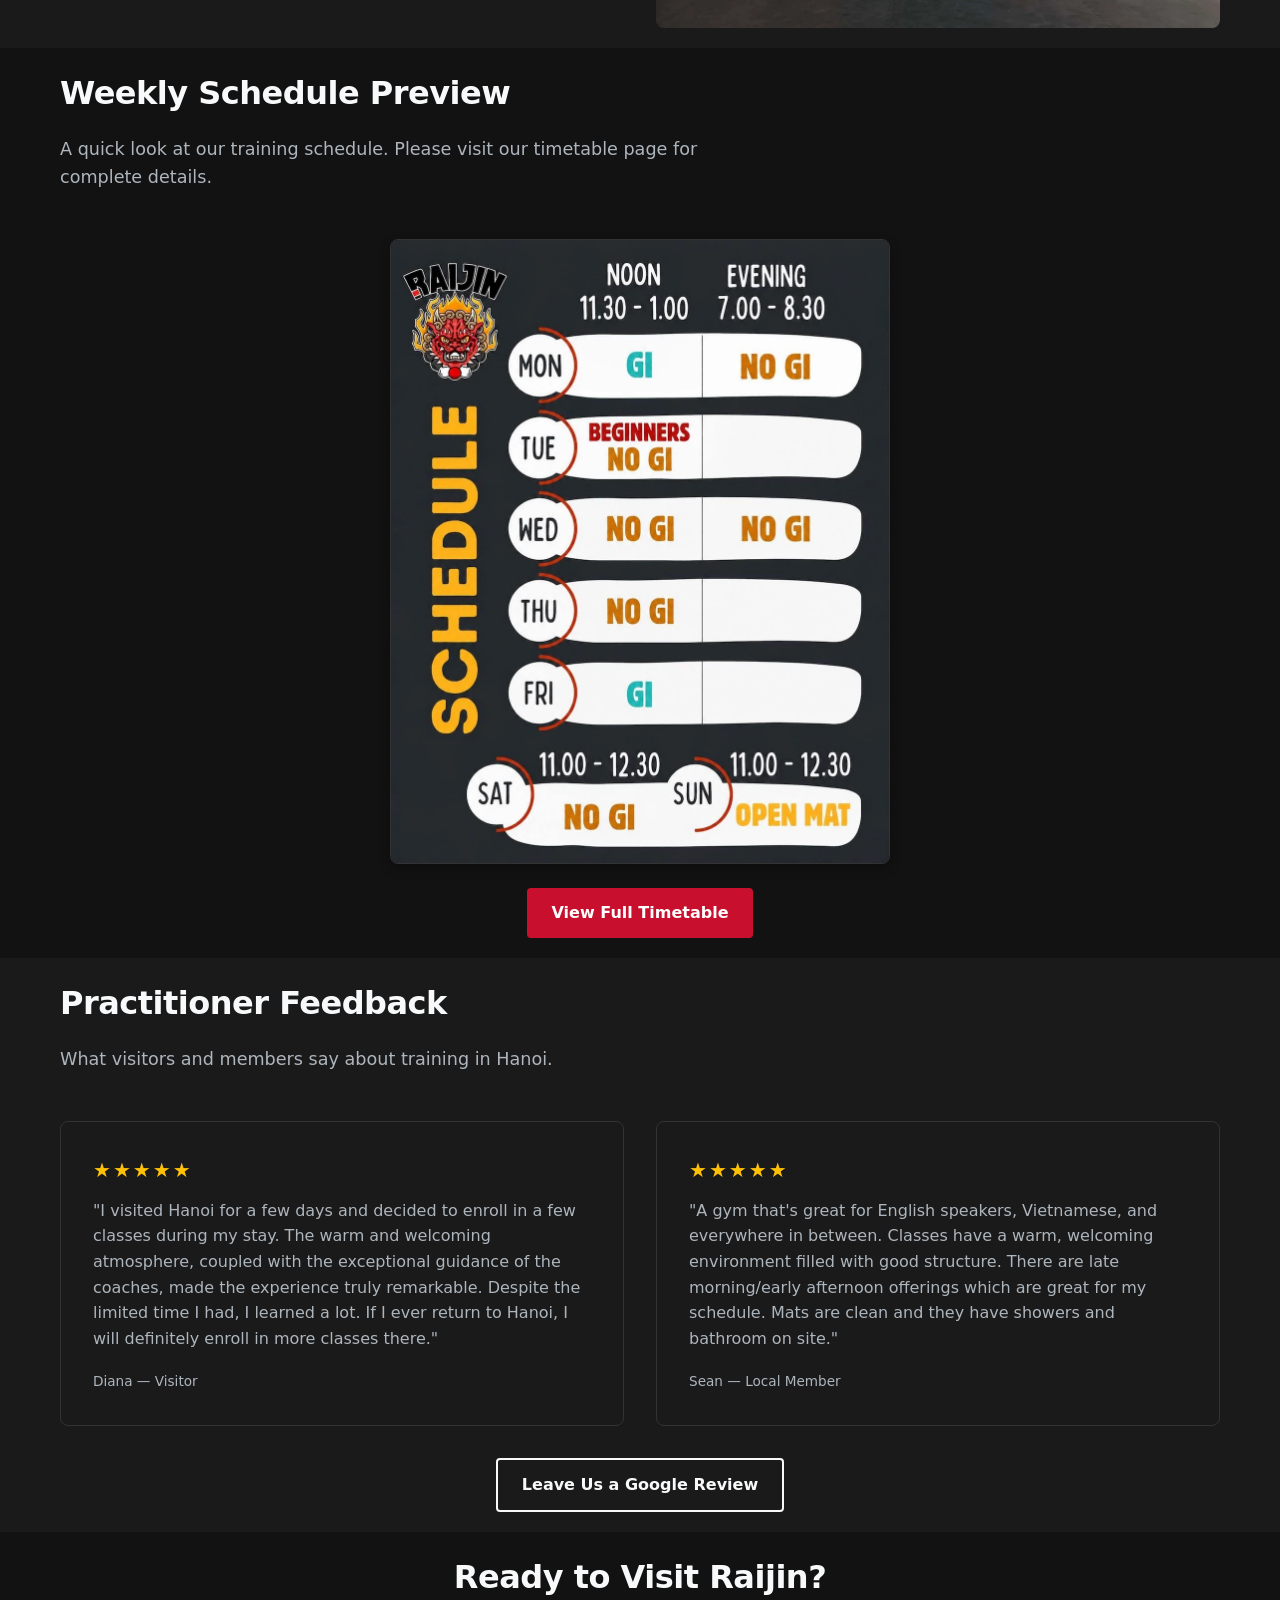
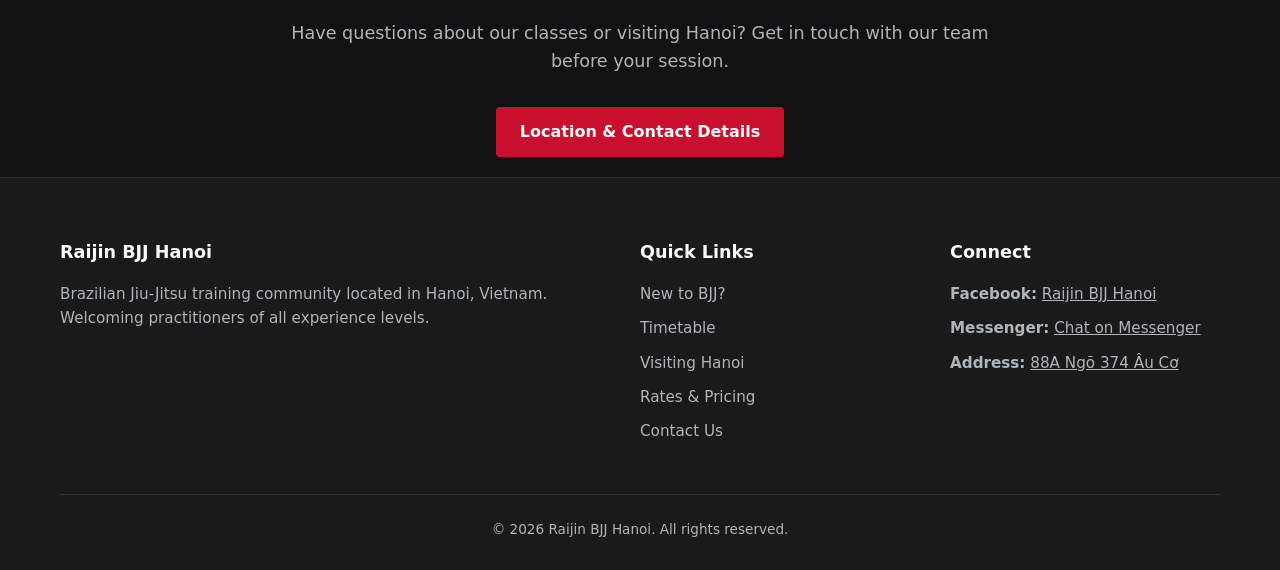
==== commit 0bdad04f: "Optimise images to webp for faster load times" ====
--- a/index.html
+++ b/index.html
@@ -38,12 +38,12 @@
                     </div>
                 </div>
                 <div>
-                    <img src="assets/images/raijin-hero.png" alt="Raijin BJJ Hanoi Hero" class="responsive-img"
-                        style="width: 100%; aspect-ratio: 4 / 3; border-radius: 8px; object-fit: cover;"
+                    <img src="assets/images/raijin-hero-test.webp" alt="Raijin BJJ Hanoi Hero" class="responsive-img"
+                        style="width: 100%; aspect-ratio: 3 / 2; border-radius: 8px; object-fit: cover;"
                         onerror="this.style.display='none'; this.nextElementSibling.style.display='block';" />
                     <div class="img-placeholder" style="display: none; min-height: 340px;">
                         <span>[RAIJIN HERO PHOTO PLACEHOLDER]</span>
-                        <p>File: assets/images/raijin-hero.jpg</p>
+                        <p>File: assets/images/raijin-hero.webp</p>
                     </div>
                 </div>
             </div>
@@ -60,13 +60,13 @@
                     <!-- Gi Classes Card -->
                     <div class="card">
                         <div style="margin-bottom: 20px;">
-                            <img src="assets/images/raijin-gi.png" alt="Raijin BJJ Gi Class session"
+                            <img src="assets/images/raijin-gi.webp" alt="Raijin BJJ Gi Class session"
                                 class="responsive-img"
                                 style="width: 100%; aspect-ratio: 4/3; border-radius: 8px; object-fit: cover;"
                                 onerror="this.style.display='none'; this.nextElementSibling.style.display='block';" />
                             <div class="img-placeholder" style="display: none; min-height: 180px;">
                                 <span>[GI CLASS PHOTO PLACEHOLDER]</span>
-                                <p>File: assets/images/gi-class.jpg</p>
+                                <p>File: assets/images/gi-class.webp</p>
                             </div>
                         </div>
                         <h3>Gi Classes</h3>
@@ -77,13 +77,13 @@
                     <!-- No-Gi Classes Card -->
                     <div class="card">
                         <div style="margin-bottom: 20px;">
-                            <img src="assets/images/raijin-no-gi.png" alt="Raijin BJJ No-Gi Class session"
+                            <img src="assets/images/raijin-no-gi.webp" alt="Raijin BJJ No-Gi Class session"
                                 class="responsive-img"
                                 style="width: 100%; aspect-ratio: 4/3; border-radius: 8px; object-fit: cover;"
                                 onerror="this.style.display='none'; this.nextElementSibling.style.display='block';" />
                             <div class="img-placeholder" style="display: none; min-height: 180px;">
                                 <span>[NO-GI CLASS PHOTO PLACEHOLDER]</span>
-                                <p>File: assets/images/nogi-class.png</p>
+                                <p>File: assets/images/nogi-class.webp</p>
                             </div>
                         </div>
                         <h3>No-Gi Classes</h3>
@@ -94,13 +94,13 @@
                     <!-- Open Mat Card -->
                     <div class="card">
                         <div style="margin-bottom: 20px;">
-                            <img src="assets/images/raijin-open-mat.png" alt="Raijin BJJ open mat session"
+                            <img src="assets/images/raijin-open-mat.webp" alt="Raijin BJJ open mat session"
                                 class="responsive-img"
                                 style="width: 100%; aspect-ratio: 4/3; border-radius: 8px; object-fit: cover;"
                                 onerror="this.style.display='none'; this.nextElementSibling.style.display='block';" />
                             <div class="img-placeholder" style="display: none; min-height: 180px;">
                                 <span>[RAIJIN OPEN MAT PHOTO PLACEHOLDER]</span>
-                                <p>File: assets/images/raijin-open-mat.png</p>
+                                <p>File: assets/images/raijin-open-mat.webp</p>
                             </div>
                         </div>
                         <h3>Open Mat</h3>
@@ -124,13 +124,13 @@
                             globe, creating a diverse and engaging training atmosphere.</p>
                     </div>
                     <div>
-                        <img src="assets/images/raijin-community.png"
+                        <img src="assets/images/raijin-community.webp"
                             alt="Raijin BJJ Hanoi Community, Members and Coaching" class="responsive-img"
-                            style="width: 100%; height: auto; border-radius: 8px; object-fit: cover;"
+                            style="width: 100%; aspect-ratio: 4/3; border-radius: 8px; object-fit: cover;"
                             onerror="this.style.display='none'; this.nextElementSibling.style.display='block';" />
                         <div class="img-placeholder" style="display: none;">
                             <span>[RAIJIN COMMUNITY PHOTO PLACEHOLDER]</span>
-                            <p>File: assets/images/raijin-community.png</p>
+                            <p>File: assets/images/raijin-community.webp</p>
                         </div>
                     </div>
                 </div>
@@ -145,12 +145,12 @@
                     complete details.</p>
 
                 <div class="timetable-image-container" style="text-align: center; max-width: 500px; margin: 0 auto;">
-                    <img src="assets/images/raijin-timetable.png" alt="Raijin BJJ Hanoi Weekly Class Schedule"
+                    <img src="assets/images/raijin-timetable.webp" alt="Raijin BJJ Hanoi Weekly Class Schedule"
                         style="width: 100%; height: auto; border-radius: 8px; border: 1px solid var(--border-color); box-shadow: 0 4px 12px rgba(0, 0, 0, 0.3);"
                         onerror="this.style.display='none'; this.nextElementSibling.style.display='block';" />
                     <div class="img-placeholder" style="display: none; min-height: 400px;">
                         <span>[RAIJIN TIMETABLE IMAGE PLACEHOLDER]</span>
-                        <p>File: assets/images/raijin-timetable.png</p>
+                        <p>File: assets/images/raijin-timetable.webp</p>
                     </div>
                     <div style="margin-top: 24px;">
                         <a href="timetable.html" class="btn btn-primary">View Full Timetable</a>
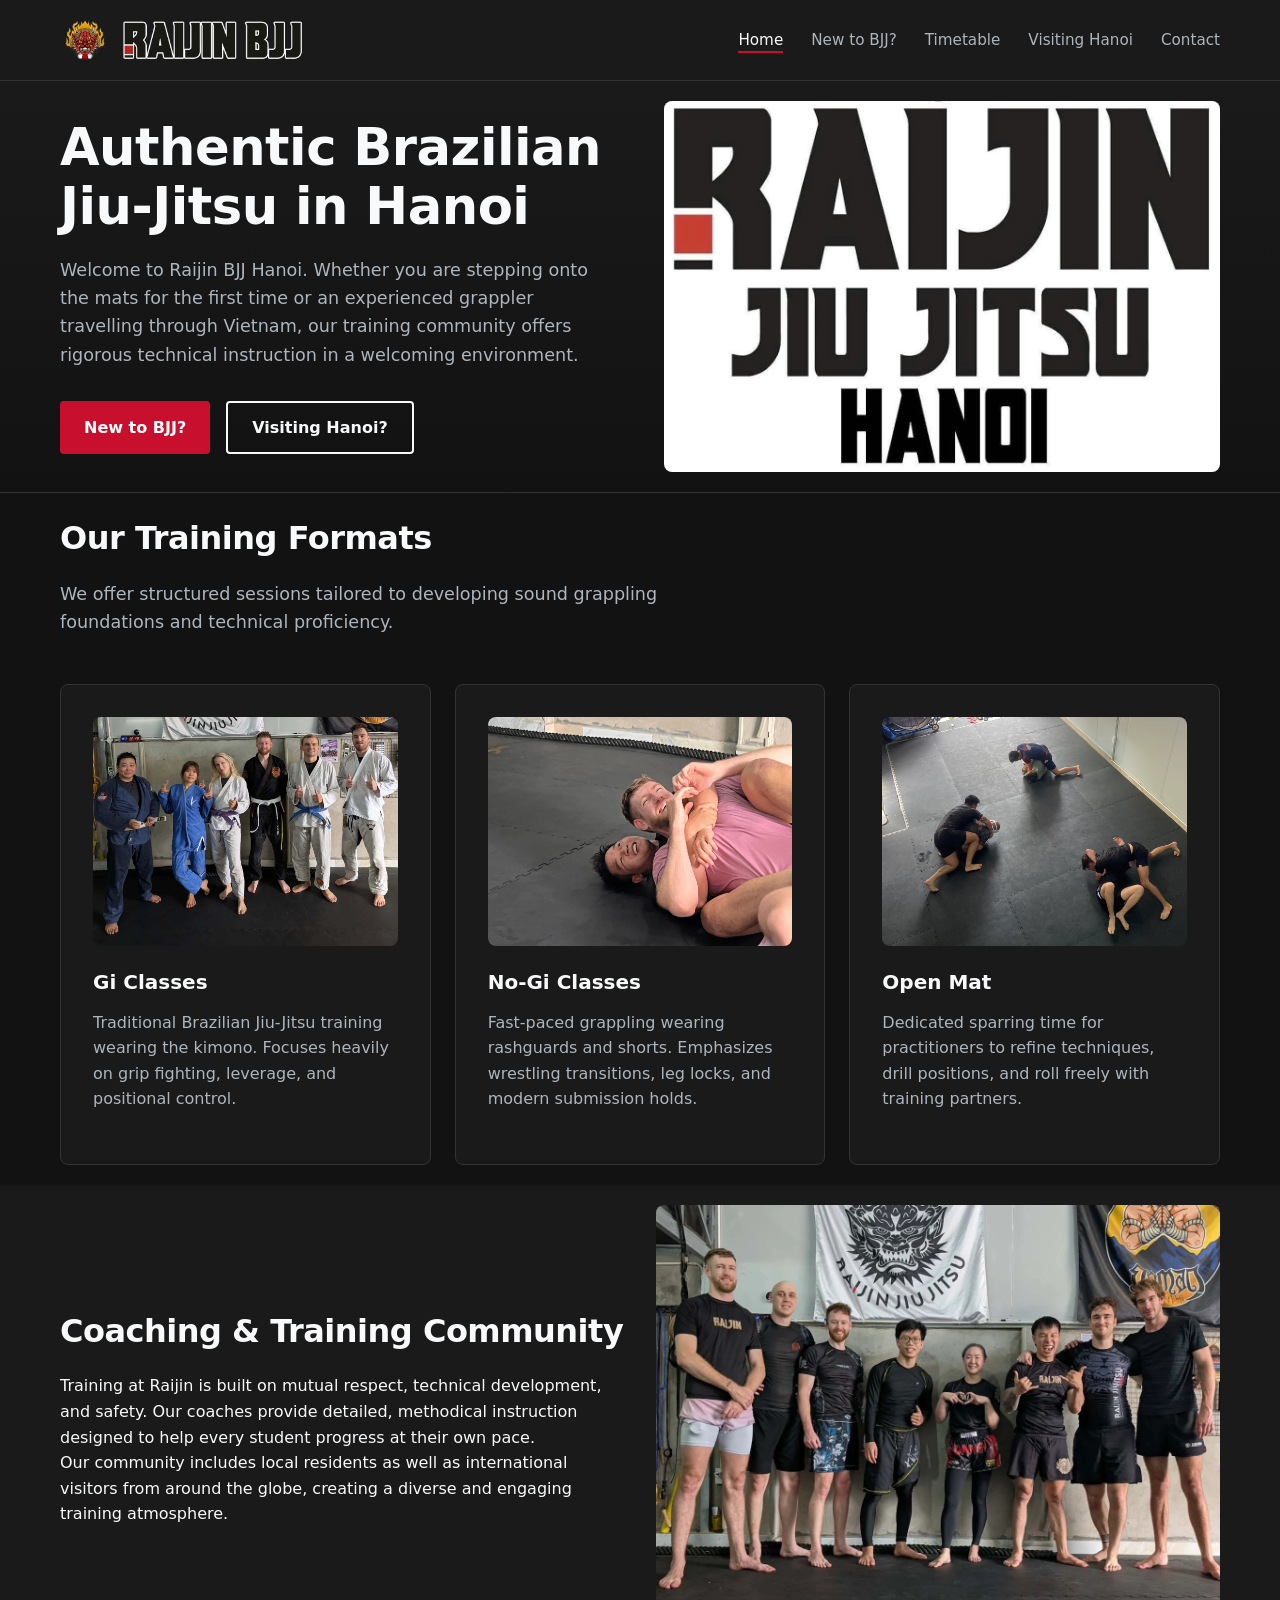
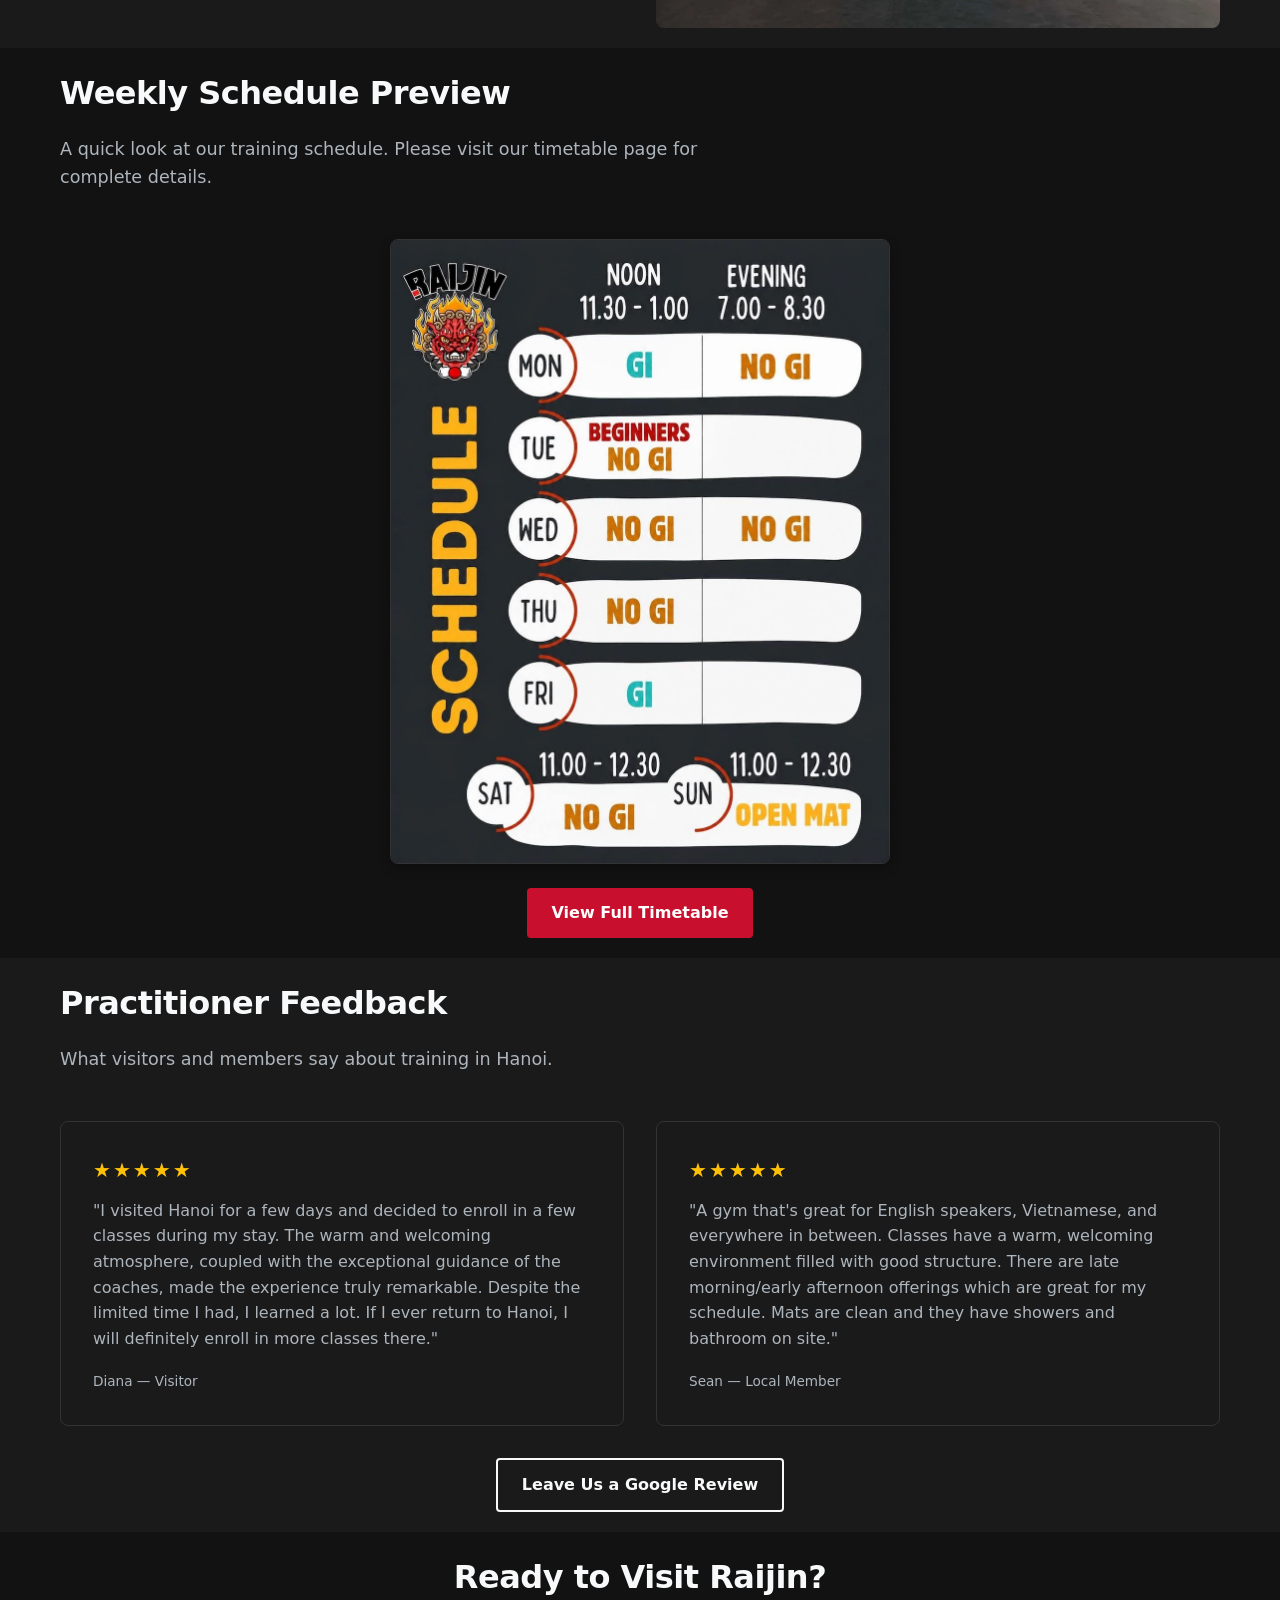
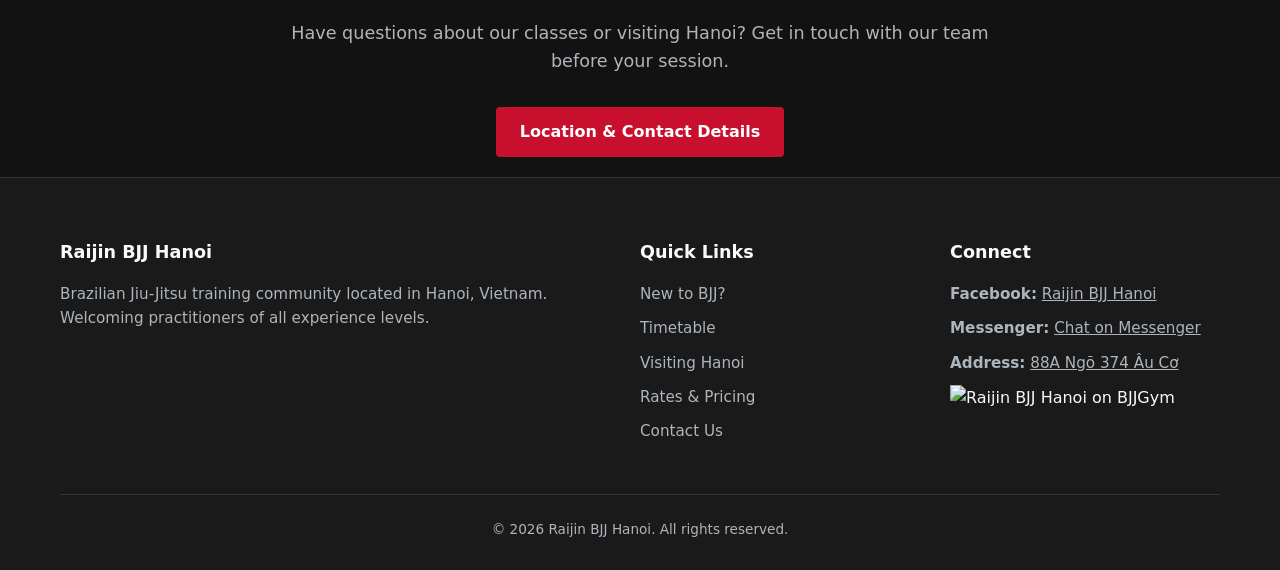
==== commit 6c5e36ad: "Update robots, sitemap and canonicals with full site name for correct google indeixing" ====
--- a/index.html
+++ b/index.html
@@ -12,7 +12,7 @@
     <meta name="description"
         content="Welcome to Raijin BJJ Hanoi. Authentic Brazilian Jiu-Jitsu training for beginners, experienced practitioners, and international visitors in Hanoi, Vietnam.">
     <link rel="stylesheet" href="css/styles.css">
-    <link rel="canonical" href="https://example.com/index.html">
+    <link rel="canonical" href="https://www.raijinbjj.com/">
 </head>
 
 <body>
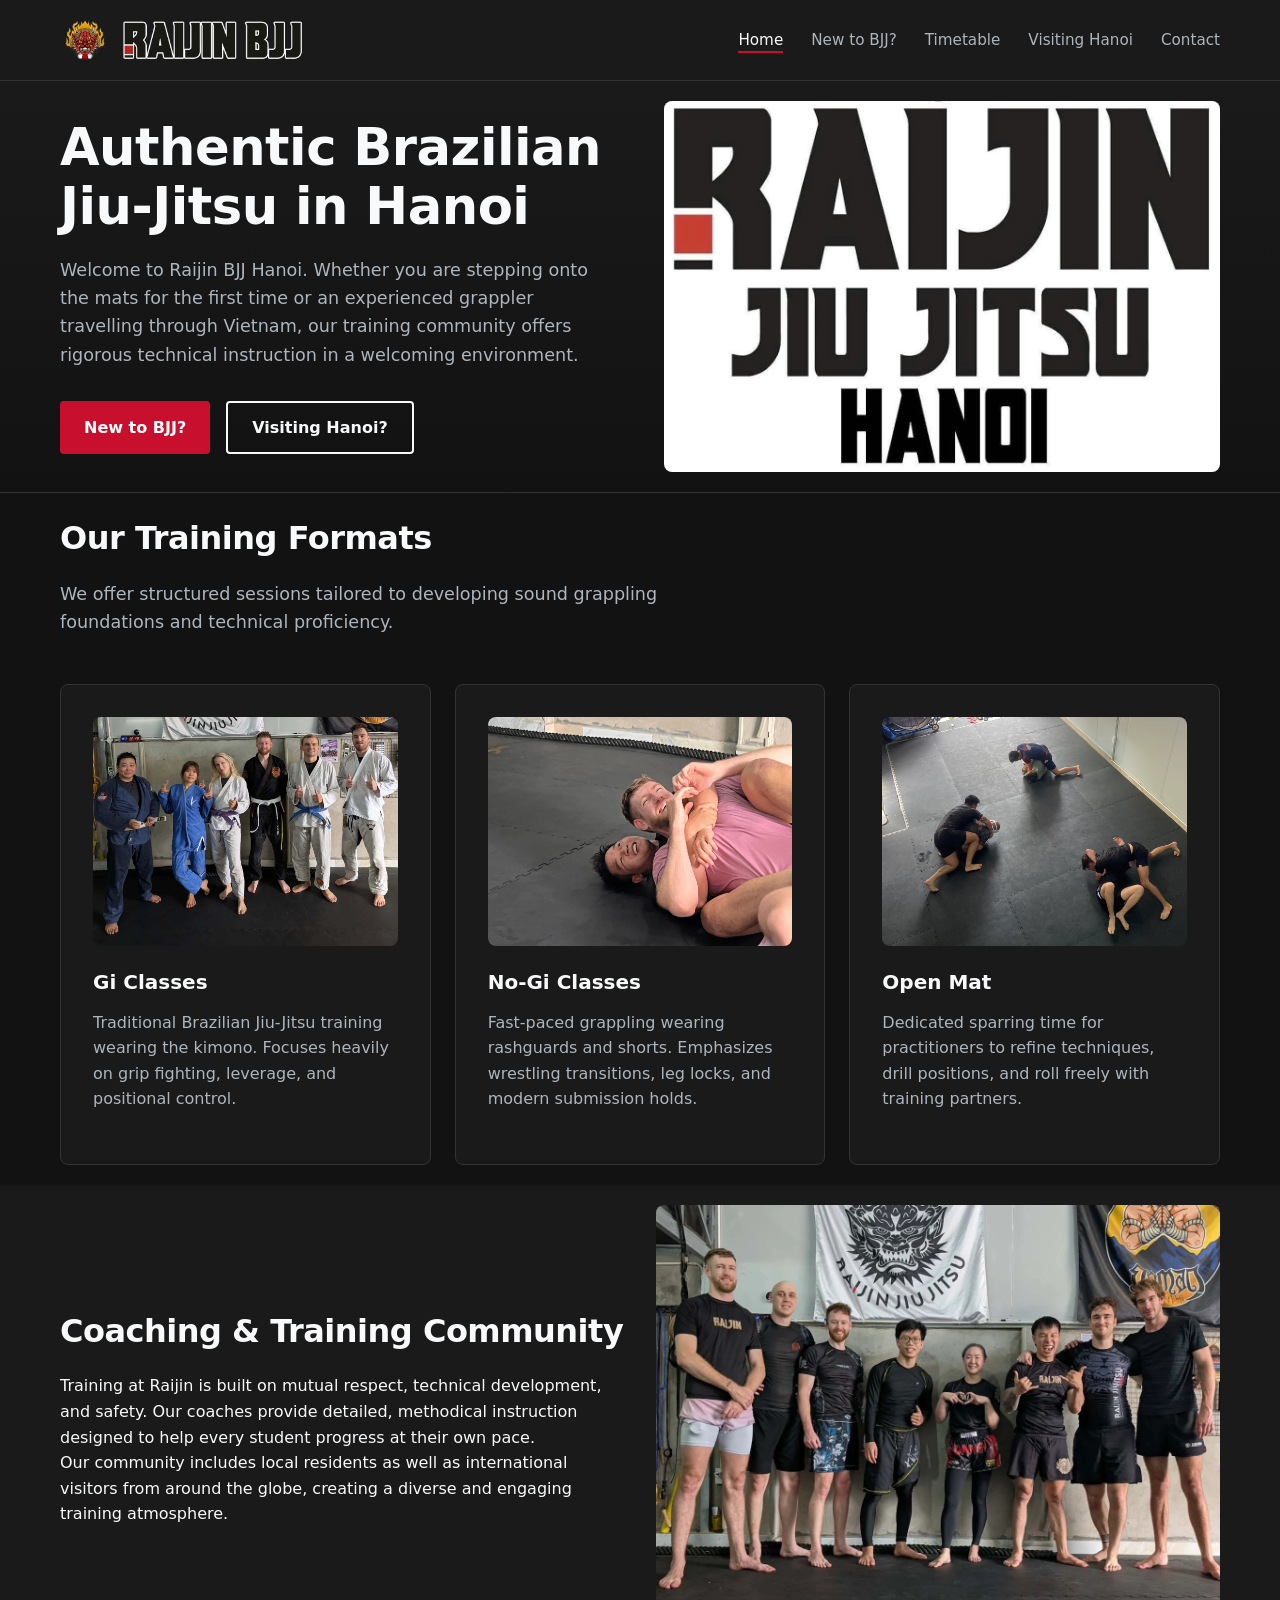
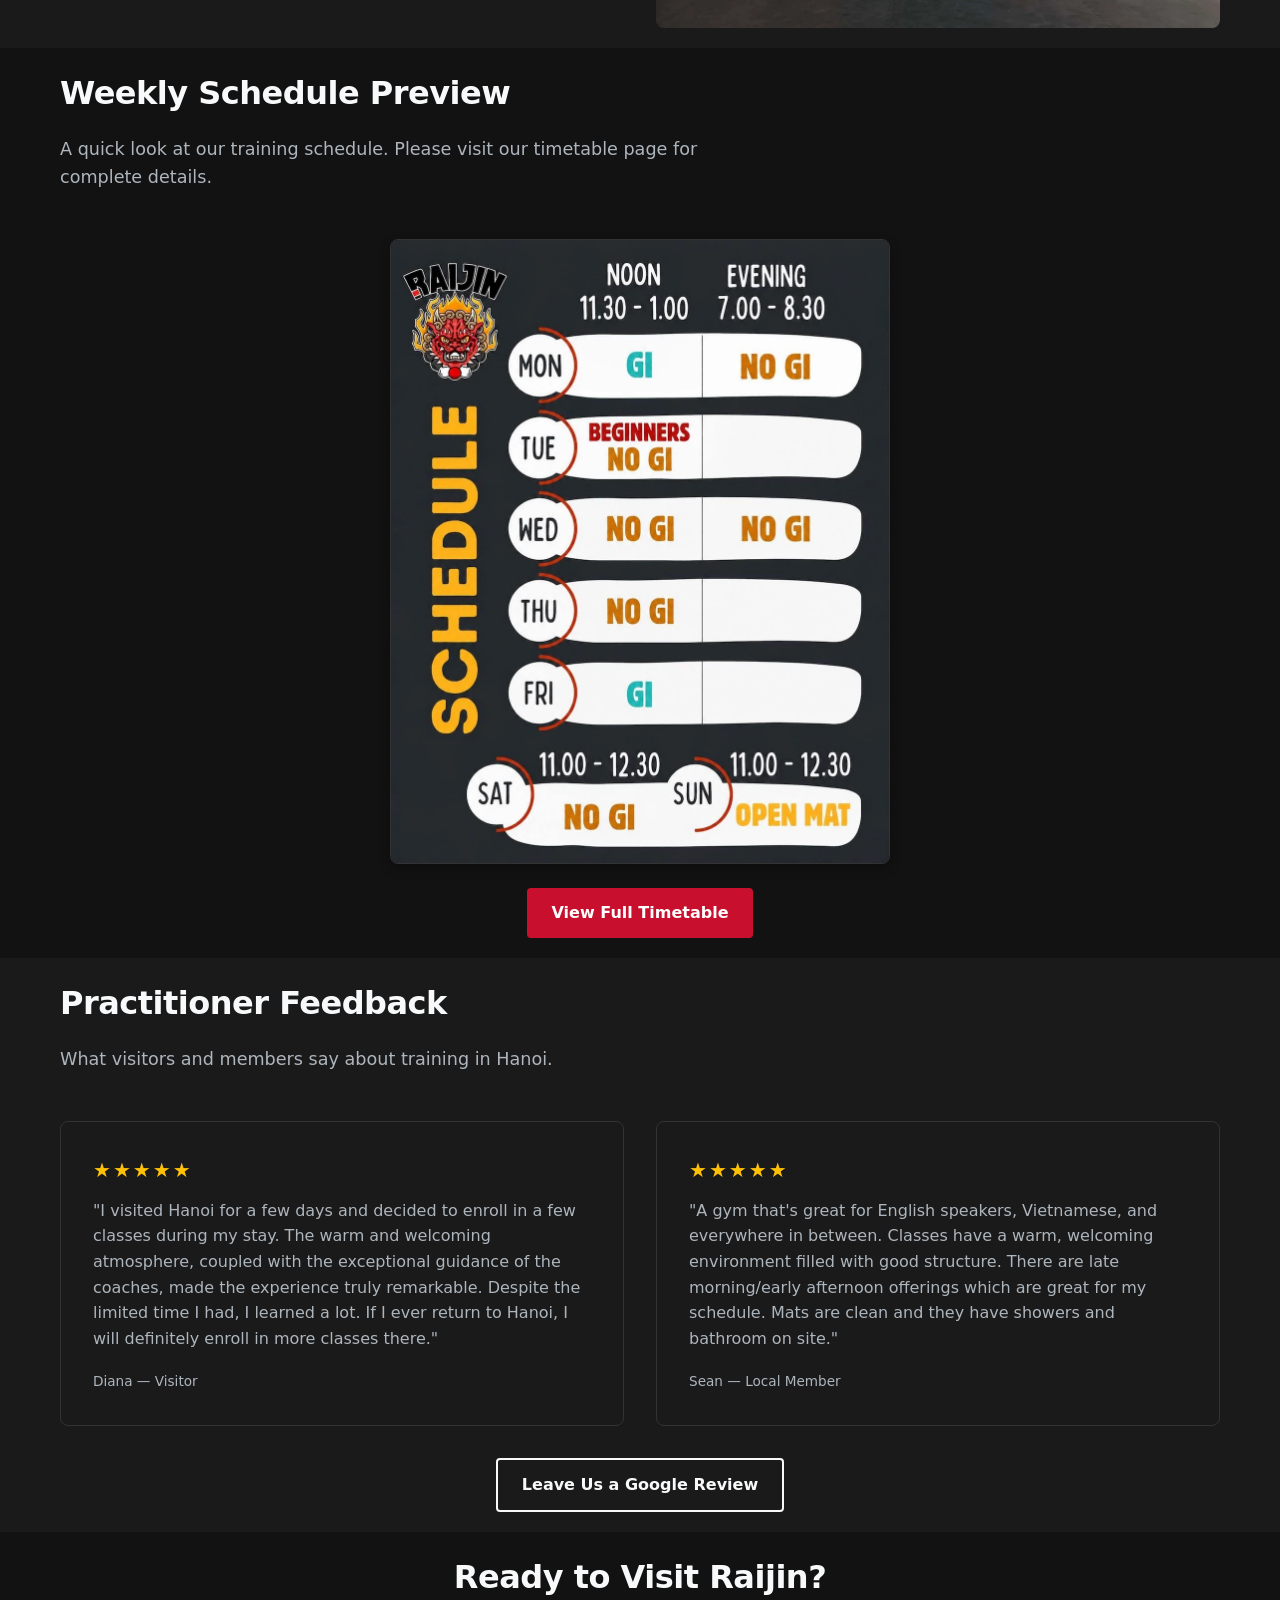
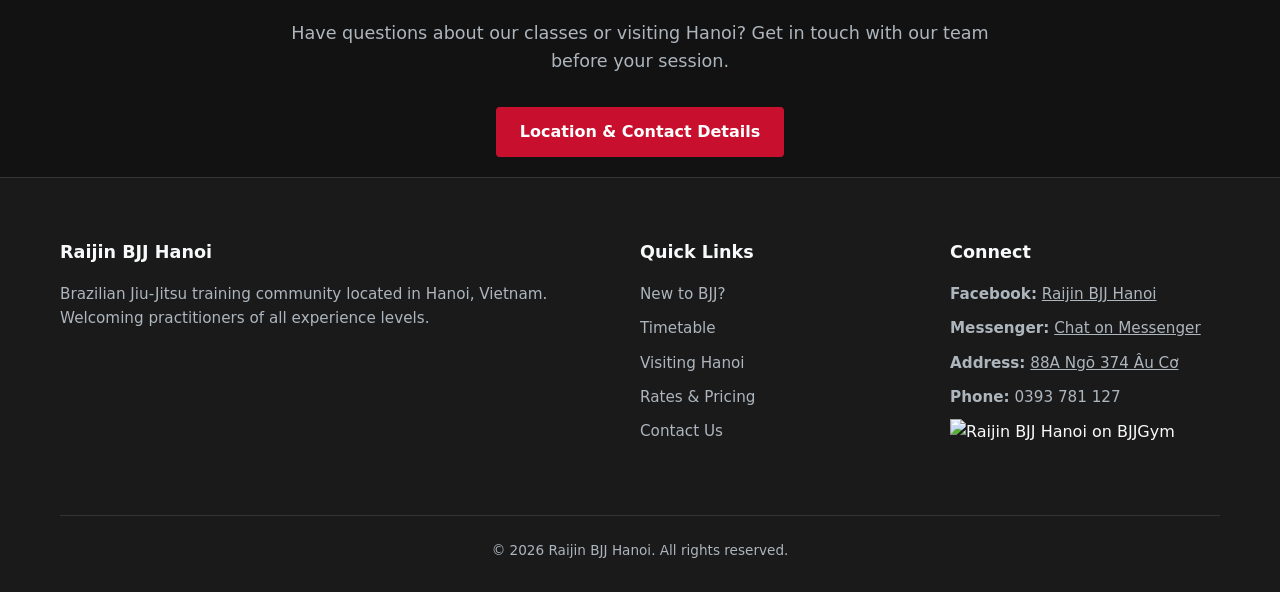
==== commit c4081318: "feat(seo): add SportsActivityLocation schema, OG tags, and NAP consistency - Add JSON-LD SportsActiv" ====
--- a/index.html
+++ b/index.html
@@ -1,7 +1,3 @@
-<!-- TODO:
-- Get images to maintain aspect ration when changing to mobile
-- Sort out footer
- -->
 <!DOCTYPE html>
 <html lang="en">
 
@@ -13,6 +9,46 @@
         content="Welcome to Raijin BJJ Hanoi. Authentic Brazilian Jiu-Jitsu training for beginners, experienced practitioners, and international visitors in Hanoi, Vietnam.">
     <link rel="stylesheet" href="css/styles.css">
     <link rel="canonical" href="https://www.raijinbjj.com/">
+    
+    <!-- Open Graph / Social Sharing Preview -->
+    <meta property="og:type" content="website">
+    <meta property="og:site_name" content="Raijin BJJ Hanoi">
+    <meta property="og:title" content="Raijin BJJ Hanoi | Brazilian Jiu-Jitsu in Hanoi, Vietnam">
+    <meta property="og:description"
+        content="Authentic Brazilian Jiu-Jitsu training for beginners, experienced practitioners, and international visitors in Tây Hồ, Hanoi.">
+    <meta property="og:url" content="https://www.raijinbjj.com/">
+    <meta property="og:image" content="https://www.raijinbjj.com/assets/images/raijin-community.webp">
+    
+    <!-- Local Business & Entity Schema -->
+    <script type="application/ld+json">
+    {
+      "@context": "https://schema.org",
+      "@type": "SportsActivityLocation",
+      "name": "Raijin BJJ Hanoi",
+      "url": "https://www.raijinbjj.com/",
+      "logo": "https://www.raijinbjj.com/assets/images/raijin-logo.png",
+      "image": "https://www.raijinbjj.com/assets/images/raijin-community.webp",
+      "description": "Brazilian Jiu-Jitsu training community located in Tây Hồ, Hanoi, Vietnam. Welcoming practitioners of all experience levels.",
+      "telephone": "+84 393 781 127",
+      "priceRange": "200,000 VND - 1,500,000 VND",
+      "address": {
+        "@type": "PostalAddress",
+        "streetAddress": "88A Ngõ 374 Âu Cơ",
+        "addressLocality": "Tây Hồ",
+        "addressRegion": "Hà Nội",
+        "addressCountry": "VN"
+      },
+      "geo": {
+        "@type": "GeoCoordinates",
+        "latitude": 21.077585487361652,
+        "longitude": 105.82359527116418
+      },
+      "sameAs": [
+        "https://www.facebook.com/p/Raijin-BJJ-Hanoi-61571395554069/",
+        "https://bjjgym.com/gym/Raijin-BJJ-Hanoi-Hanoi-83a0225157279e1d"
+      ]
+    }
+    </script>
 </head>
 
 <body>
